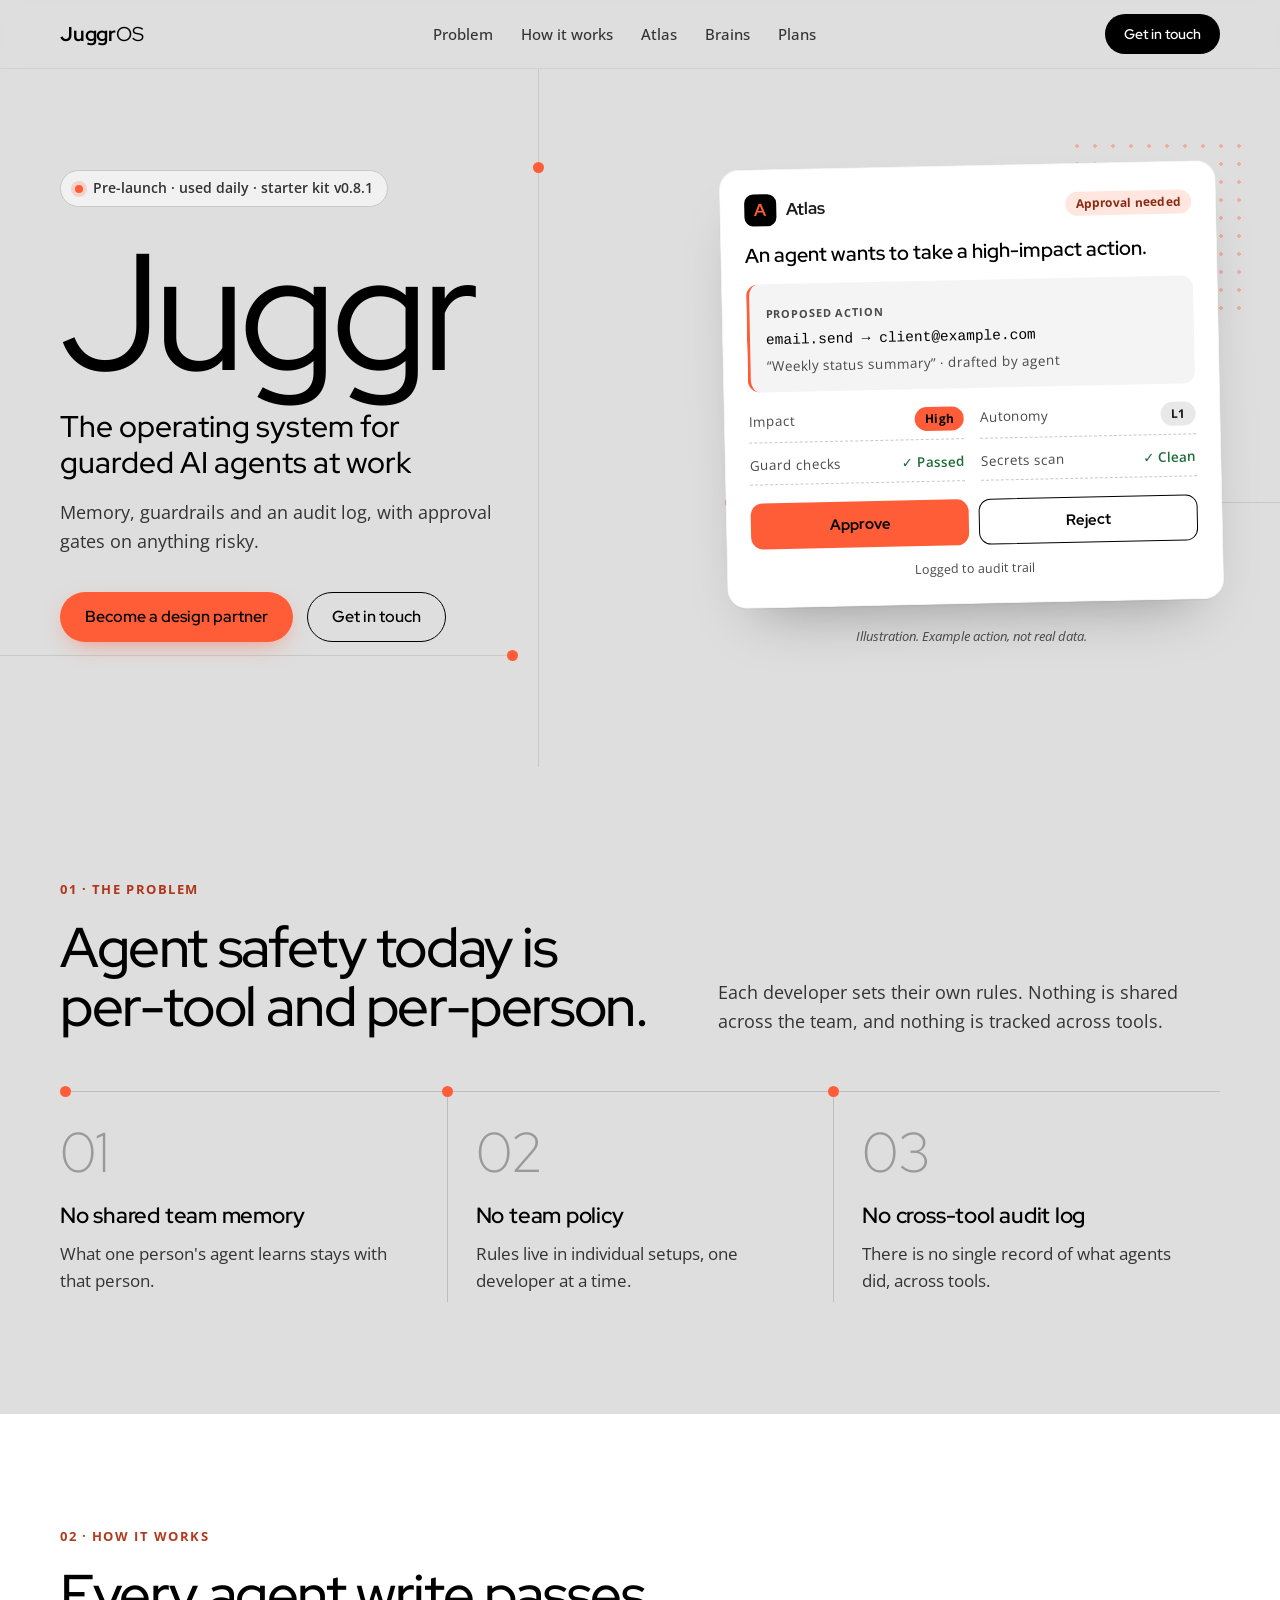
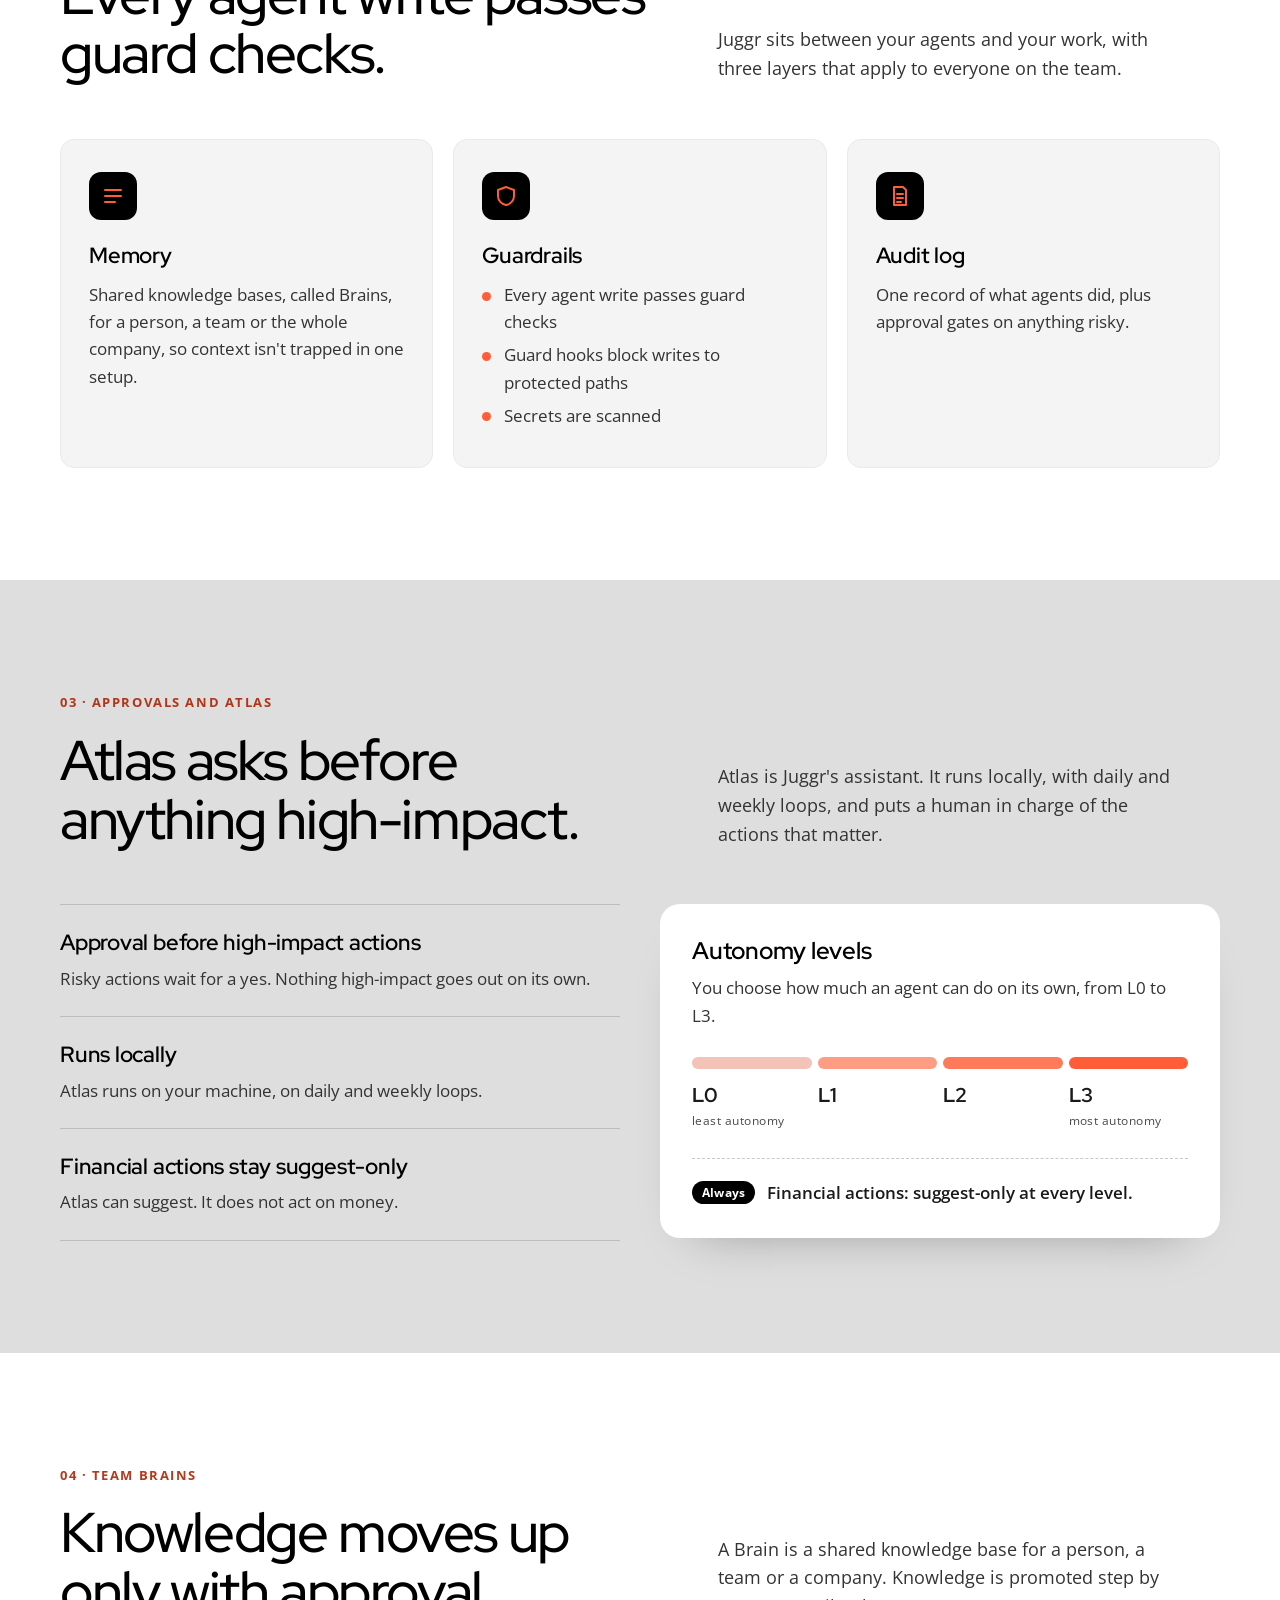
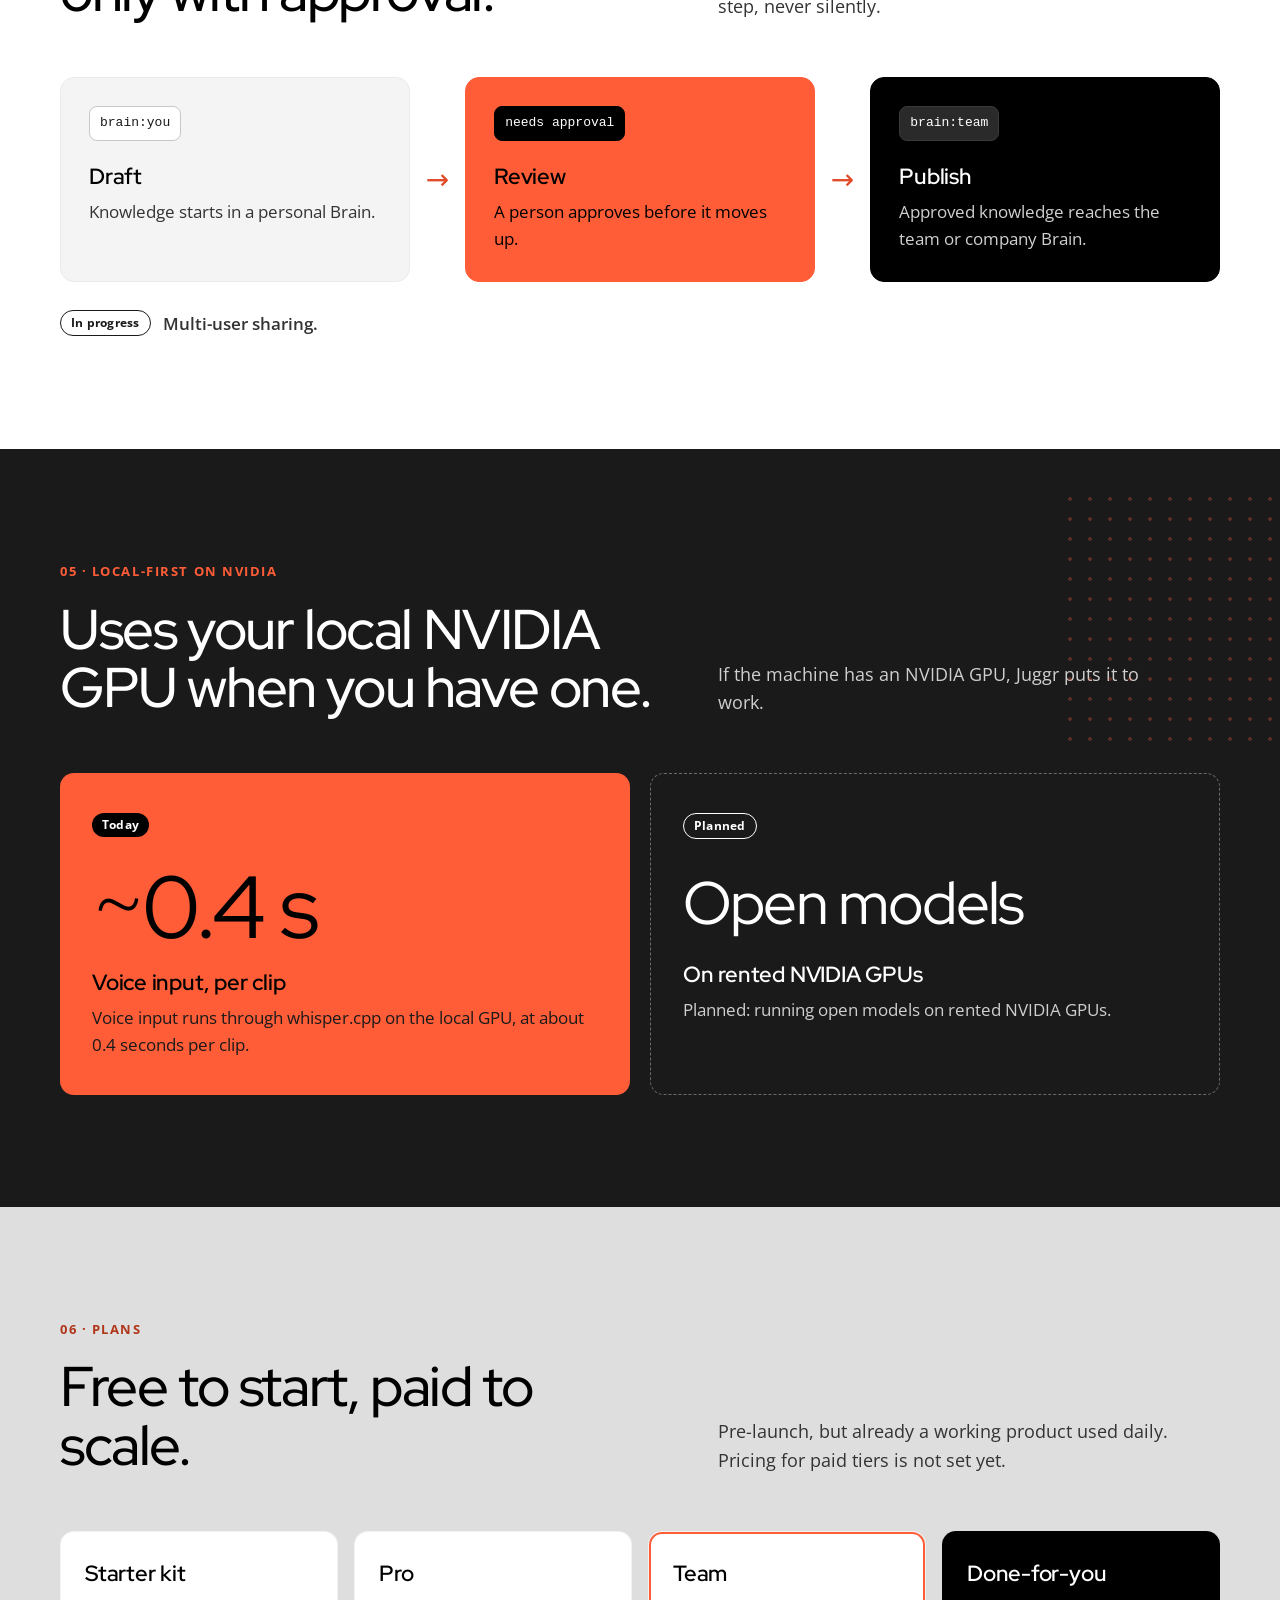
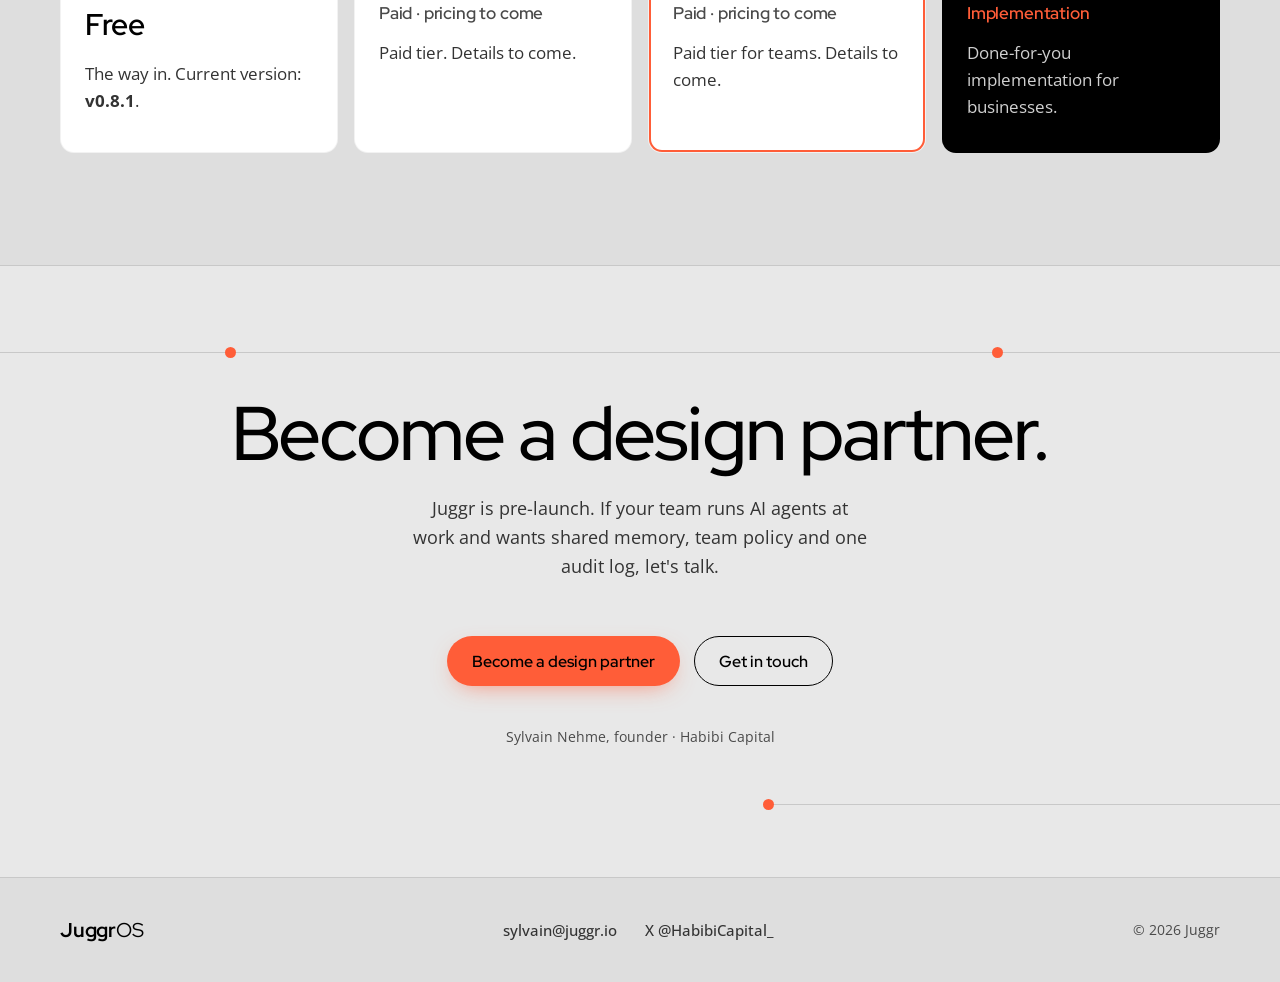
==== index.html @ 3857fb18 "Juggr landing page" ====
<!doctype html>
<html lang="en">
<head>
  <meta charset="utf-8">
  <meta name="viewport" content="width=device-width, initial-scale=1">
  <title>Juggr — The operating system for guarded AI agents at work</title>
  <meta name="description" content="Juggr adds memory, guardrails and an audit log to AI agents at work, plus approval gates on anything risky. Pre-launch, used daily. Become a design partner.">
  <meta name="author" content="Juggr">
  <meta name="theme-color" content="#DEDEDE">
  <link rel="canonical" href="https://juggr.io/">

  <!-- Open Graph -->
  <meta property="og:type" content="website">
  <meta property="og:site_name" content="Juggr">
  <meta property="og:title" content="Juggr — The operating system for guarded AI agents at work">
  <meta property="og:description" content="Memory, guardrails and an audit log, with approval gates on anything risky.">
  <meta property="og:url" content="https://juggr.io/">
  <meta property="og:image" content="https://juggr.io/og-image.png">
  <meta property="og:image:width" content="1200">
  <meta property="og:image:height" content="630">
  <meta property="og:image:alt" content="Juggr wordmark with the tagline: The operating system for guarded AI agents at work">

  <!-- Twitter -->
  <meta name="twitter:card" content="summary_large_image">
  <meta name="twitter:site" content="@HabibiCapital_">
  <meta name="twitter:title" content="Juggr — The operating system for guarded AI agents at work">
  <meta name="twitter:description" content="Memory, guardrails and an audit log, with approval gates on anything risky.">
  <meta name="twitter:image" content="https://juggr.io/og-image.png">
  <meta name="twitter:image:alt" content="Juggr wordmark with the tagline: The operating system for guarded AI agents at work">

  <link rel="icon" href="favicon.svg" type="image/svg+xml">
  <link rel="icon" href="favicon-32.png" type="image/png" sizes="32x32">
  <link rel="apple-touch-icon" href="apple-touch-icon.png">

  <link rel="preconnect" href="https://fonts.googleapis.com">
  <link rel="preconnect" href="https://fonts.gstatic.com" crossorigin>
  <link href="https://fonts.googleapis.com/css2?family=Open+Sans:wght@400;500;600;700&family=Red+Hat+Display:wght@400;500;600;700&display=swap" rel="stylesheet">
  <link rel="stylesheet" href="styles.css">
</head>
<body>
  <a class="skip-link" href="#main">Skip to content</a>

  <header class="site-header">
    <div class="wrap header-inner">
      <a class="brand" href="#top" aria-label="Juggr home"><span class="brand-word">Juggr</span><span class="brand-os">OS</span></a>
      <nav aria-label="Primary">
        <ul class="nav-list">
          <li><a href="#problem">Problem</a></li>
          <li><a href="#how">How it works</a></li>
          <li><a href="#atlas">Atlas</a></li>
          <li><a href="#brains">Brains</a></li>
          <li><a href="#plans">Plans</a></li>
        </ul>
      </nav>
      <a class="btn btn-small btn-dark" href="mailto:sylvain@juggr.io">Get in touch</a>
    </div>
  </header>

  <main id="main">
    <!-- HERO -->
    <section class="hero" id="top" aria-labelledby="hero-title">
      <div class="deco" aria-hidden="true">
        <span class="line v" style="left:42%"></span>
        <span class="line h" style="top:62%; left:57%; right:0"></span>
        <span class="dot" style="left:42%; top:14%"></span>
        <span class="dot" style="left:57%; top:62%"></span>
        <span class="dot" style="right:12%; top:62%"></span>
        <span class="line h" style="top:84%; left:0; width:40%"></span>
        <span class="dot" style="left:40%; top:84%"></span>
      </div>
      <div class="wrap hero-grid">
        <div class="hero-copy">
          <p class="eyebrow"><span class="status-dot" aria-hidden="true"></span>Pre-launch · used daily · starter kit v0.8.1</p>
          <h1 id="hero-title" class="hero-title">Juggr</h1>
          <p class="tagline">The operating system for guarded AI agents at work</p>
          <p class="lede">Memory, guardrails and an audit log, with approval gates on anything risky.</p>
          <div class="cta-row">
            <a class="btn btn-coral" href="mailto:sylvain@juggr.io?subject=Juggr%20design%20partner">Become a design partner</a>
            <a class="btn btn-ghost" href="mailto:sylvain@juggr.io">Get in touch</a>
          </div>
        </div>

        <figure class="hero-visual">
          <div class="approval-card" role="img" aria-label="Illustration: an Atlas approval card. Atlas asks for approval before an agent sends an email to an external recipient. Impact is marked high, autonomy level L1, guard checks passed, with Approve and Reject buttons.">
            <div class="card-top">
              <span class="atlas-badge"><span class="atlas-mark" aria-hidden="true">A</span>Atlas</span>
              <span class="pill pill-warn">Approval needed</span>
            </div>
            <p class="card-q">An agent wants to take a high-impact action.</p>
            <div class="card-action">
              <span class="mono-label">Proposed action</span>
              <p class="mono">email.send → client@example.com</p>
              <p class="card-sub">“Weekly status summary” · drafted by agent</p>
            </div>
            <dl class="card-meta">
              <div><dt>Impact</dt><dd><span class="pill pill-coral">High</span></dd></div>
              <div><dt>Autonomy</dt><dd><span class="pill">L1</span></dd></div>
              <div><dt>Guard checks</dt><dd class="ok">✓ Passed</dd></div>
              <div><dt>Secrets scan</dt><dd class="ok">✓ Clean</dd></div>
            </dl>
            <div class="card-buttons" aria-hidden="true">
              <span class="fake-btn fake-approve">Approve</span>
              <span class="fake-btn fake-reject">Reject</span>
            </div>
            <p class="card-foot">Logged to audit trail</p>
          </div>
          <figcaption class="illus-note">Illustration. Example action, not real data.</figcaption>
        </figure>
      </div>
    </section>

    <!-- PROBLEM -->
    <section class="section" id="problem" aria-labelledby="problem-title">
      <div class="wrap">
        <p class="kicker">01 · The problem</p>
        <div class="split">
          <h2 id="problem-title">Agent safety today is per-tool and per-person.</h2>
          <p class="section-lede">Each developer sets their own rules. Nothing is shared across the team, and nothing is tracked across tools.</p>
        </div>
        <ol class="gap-list">
          <li>
            <span class="num" aria-hidden="true">01</span>
            <h3>No shared team memory</h3>
            <p>What one person's agent learns stays with that person.</p>
          </li>
          <li>
            <span class="num" aria-hidden="true">02</span>
            <h3>No team policy</h3>
            <p>Rules live in individual setups, one developer at a time.</p>
          </li>
          <li>
            <span class="num" aria-hidden="true">03</span>
            <h3>No cross-tool audit log</h3>
            <p>There is no single record of what agents did, across tools.</p>
          </li>
        </ol>
      </div>
    </section>

    <!-- HOW IT WORKS -->
    <section class="section section-white" id="how" aria-labelledby="how-title">
      <div class="wrap">
        <p class="kicker">02 · How it works</p>
        <div class="split">
          <h2 id="how-title">Every agent write passes guard checks.</h2>
          <p class="section-lede">Juggr sits between your agents and your work, with three layers that apply to everyone on the team.</p>
        </div>
        <div class="pillars">
          <article class="pillar">
            <div class="pillar-icon" aria-hidden="true">
              <svg viewBox="0 0 24 24" width="24" height="24"><path d="M4 6h16M4 12h16M4 18h10" stroke="currentColor" stroke-width="2" fill="none" stroke-linecap="round"/></svg>
            </div>
            <h3>Memory</h3>
            <p>Shared knowledge bases, called Brains, for a person, a team or the whole company, so context isn't trapped in one setup.</p>
          </article>
          <article class="pillar">
            <div class="pillar-icon" aria-hidden="true">
              <svg viewBox="0 0 24 24" width="24" height="24"><path d="M12 3l8 3v6c0 4.5-3.4 8.3-8 9-4.6-.7-8-4.5-8-9V6l8-3z" stroke="currentColor" stroke-width="2" fill="none" stroke-linejoin="round"/></svg>
            </div>
            <h3>Guardrails</h3>
            <ul class="ticks">
              <li>Every agent write passes guard checks</li>
              <li>Guard hooks block writes to protected paths</li>
              <li>Secrets are scanned</li>
            </ul>
          </article>
          <article class="pillar">
            <div class="pillar-icon" aria-hidden="true">
              <svg viewBox="0 0 24 24" width="24" height="24"><path d="M6 3h9l3 3v15H6z M9 10h6M9 14h6M9 18h4" stroke="currentColor" stroke-width="2" fill="none" stroke-linejoin="round" stroke-linecap="round"/></svg>
            </div>
            <h3>Audit log</h3>
            <p>One record of what agents did, plus approval gates on anything risky.</p>
          </article>
        </div>

      </div>
    </section>

    <!-- ATLAS -->
    <section class="section" id="atlas" aria-labelledby="atlas-title">
      <div class="wrap">
        <p class="kicker">03 · Approvals and Atlas</p>
        <div class="split">
          <h2 id="atlas-title">Atlas asks before anything high-impact.</h2>
          <p class="section-lede">Atlas is Juggr's assistant. It runs locally, with daily and weekly loops, and puts a human in charge of the actions that matter.</p>
        </div>

        <div class="atlas-grid">
          <div class="feature-list">
            <div class="feature">
              <h3>Approval before high-impact actions</h3>
              <p>Risky actions wait for a yes. Nothing high-impact goes out on its own.</p>
            </div>
            <div class="feature">
              <h3>Runs locally</h3>
              <p>Atlas runs on your machine, on daily and weekly loops.</p>
            </div>
            <div class="feature">
              <h3>Financial actions stay suggest-only</h3>
              <p>Atlas can suggest. It does not act on money.</p>
            </div>
          </div>

          <div class="levels" aria-labelledby="levels-title">
            <h3 id="levels-title" class="levels-title">Autonomy levels</h3>
            <p class="levels-sub">You choose how much an agent can do on its own, from L0 to L3.</p>
            <div class="level-track" aria-hidden="true">
              <span class="seg"></span><span class="seg"></span><span class="seg"></span><span class="seg"></span>
            </div>
            <ol class="level-labels">
              <li><strong>L0</strong><span>least autonomy</span></li>
              <li><strong>L1</strong></li>
              <li><strong>L2</strong></li>
              <li><strong>L3</strong><span>most autonomy</span></li>
            </ol>
            <p class="levels-note"><span class="pill pill-dark">Always</span> Financial actions: suggest-only at every level.</p>
          </div>
        </div>
      </div>
    </section>

    <!-- BRAINS -->
    <section class="section section-white" id="brains" aria-labelledby="brains-title">
      <div class="wrap">
        <p class="kicker">04 · Team brains</p>
        <div class="split">
          <h2 id="brains-title">Knowledge moves up only with approval.</h2>
          <p class="section-lede">A Brain is a shared knowledge base for a person, a team or a company. Knowledge is promoted step by step, never silently.</p>
        </div>
        <ol class="flow">
          <li class="flow-step">
            <span class="flow-tag">brain:you</span>
            <h3>Draft</h3>
            <p>Knowledge starts in a personal Brain.</p>
          </li>
          <li class="flow-arrow" aria-hidden="true">→</li>
          <li class="flow-step flow-review">
            <span class="flow-tag">needs approval</span>
            <h3>Review</h3>
            <p>A person approves before it moves up.</p>
          </li>
          <li class="flow-arrow" aria-hidden="true">→</li>
          <li class="flow-step flow-publish">
            <span class="flow-tag">brain:team</span>
            <h3>Publish</h3>
            <p>Approved knowledge reaches the team or company Brain.</p>
          </li>
        </ol>
        <p class="note"><span class="pill pill-outline">In progress</span> Multi-user sharing.</p>
      </div>
    </section>

    <!-- NVIDIA -->
    <section class="section section-dark" id="local" aria-labelledby="local-title">
      <div class="wrap">
        <p class="kicker kicker-light">05 · Local-first on NVIDIA</p>
        <div class="split">
          <h2 id="local-title">Uses your local NVIDIA GPU when you have one.</h2>
          <p class="section-lede">If the machine has an NVIDIA GPU, Juggr puts it to work.</p>
        </div>
        <div class="gpu-grid">
          <article class="gpu-card gpu-now">
            <span class="pill pill-coral">Today</span>
            <p class="big-stat"><span class="tilde">~</span>0.4&nbsp;s</p>
            <h3>Voice input, per clip</h3>
            <p>Voice input runs through whisper.cpp on the local GPU, at about 0.4 seconds per clip.</p>
          </article>
          <article class="gpu-card gpu-planned">
            <span class="pill pill-outline-light">Planned</span>
            <p class="big-stat big-stat-muted">Open models</p>
            <h3>On rented NVIDIA GPUs</h3>
            <p>Planned: running open models on rented NVIDIA GPUs.</p>
          </article>
        </div>
      </div>
    </section>

    <!-- STATUS + PLANS -->
    <section class="section" id="plans" aria-labelledby="plans-title">
      <div class="wrap">
        <p class="kicker">06 · Plans</p>
        <div class="split">
          <h2 id="plans-title">Free to start, paid to scale.</h2>
          <p class="section-lede">Pre-launch, but already a working product used daily. Pricing for paid tiers is not set yet.</p>
        </div>
        <div class="plans">
          <article class="plan">
            <h3>Starter kit</h3>
            <p class="plan-price">Free</p>
            <p>The way in. Current version: <strong>v0.8.1</strong>.</p>
          </article>
          <article class="plan">
            <h3>Pro</h3>
            <p class="plan-price plan-tbd">Paid · pricing to come</p>
            <p>Paid tier. Details to come.</p>
          </article>
          <article class="plan plan-featured">
            <h3>Team</h3>
            <p class="plan-price plan-tbd">Paid · pricing to come</p>
            <p>Paid tier for teams. Details to come.</p>
          </article>
          <article class="plan plan-dark">
            <h3>Done-for-you</h3>
            <p class="plan-price plan-tbd">Implementation</p>
            <p>Done-for-you implementation for businesses.</p>
          </article>
        </div>
      </div>
    </section>

    <!-- CTA -->
    <section class="cta" id="partner" aria-labelledby="cta-title">
      <div class="deco" aria-hidden="true">
        <span class="line h" style="top:14%; left:0; right:0"></span>
        <span class="dot" style="left:18%; top:14%"></span>
        <span class="dot" style="right:22%; top:14%"></span>
        <span class="line h" style="top:88%; left:60%; right:0"></span>
        <span class="dot" style="left:60%; top:88%"></span>
      </div>
      <div class="wrap cta-inner">
        <h2 id="cta-title">Become a design partner.</h2>
        <p class="section-lede">Juggr is pre-launch. If your team runs AI agents at work and wants shared memory, team policy and one audit log, let's talk.</p>
        <div class="cta-row cta-row-center">
          <a class="btn btn-coral" href="mailto:sylvain@juggr.io?subject=Juggr%20design%20partner">Become a design partner</a>
          <a class="btn btn-ghost" href="mailto:sylvain@juggr.io">Get in touch</a>
        </div>
        <p class="founder">Sylvain Nehme, founder · Habibi Capital</p>
      </div>
    </section>
  </main>

  <footer class="site-footer">
    <div class="wrap footer-inner">
      <a class="brand" href="#top" aria-label="Juggr, back to top"><span class="brand-word">Juggr</span><span class="brand-os">OS</span></a>
      <ul class="footer-links">
        <li><a href="mailto:sylvain@juggr.io">sylvain@juggr.io</a></li>
        <li><a href="https://x.com/HabibiCapital_" rel="noopener">X @HabibiCapital_</a></li>
      </ul>
      <p class="copy">© 2026 Juggr</p>
    </div>
  </footer>
</body>
</html>
---- styles.css ----
:root{
  --coral:#FF5D38;          /* exact deck coral */
  --coral-deep:#E04A28;     /* deck secondary coral */
  --coral-text:#B0361A;     /* coral for small text on light bg (AA) */
  --bg:#DEDEDE;             /* deck background */
  --bg-soft:#E8E8E8;
  --white:#FFFFFF;
  --ink:#000000;
  --ink-2:#1A1A1A;
  --ink-3:#333333;
  --muted:#4A4A4A;
  --line:#C8C8C8;
  --line-2:#BDBDBD;
  --radius:14px;
  --head:"Red Hat Display",system-ui,-apple-system,"Segoe UI",sans-serif;
  --body:"Open Sans",system-ui,-apple-system,"Segoe UI",sans-serif;
  --mono:ui-monospace,SFMono-Regular,Menlo,Consolas,monospace;
}
*,*::before,*::after{box-sizing:border-box}
html{scroll-behavior:smooth}
@media (prefers-reduced-motion:reduce){html{scroll-behavior:auto}*{transition:none!important;animation:none!important}}
body{margin:0;background:var(--bg);color:var(--ink-2);font-family:var(--body);font-size:17px;line-height:1.6;-webkit-font-smoothing:antialiased}
h1,h2,h3{font-family:var(--head);color:var(--ink);margin:0;font-weight:500;letter-spacing:-.01em}
p{margin:0}
a{color:inherit}
img{max-width:100%}
.wrap{width:min(1160px,100% - 48px);margin-inline:auto}
.skip-link{position:absolute;left:-999px;top:8px;background:var(--ink);color:#fff;padding:10px 14px;border-radius:8px;z-index:100}
.skip-link:focus{left:12px}
:focus-visible{outline:3px solid var(--ink);outline-offset:3px;border-radius:6px}

/* header */
.site-header{position:sticky;top:0;z-index:20;background:rgba(222,222,222,.86);backdrop-filter:saturate(1.2) blur(10px);-webkit-backdrop-filter:saturate(1.2) blur(10px);border-bottom:1px solid rgba(0,0,0,.06)}
.header-inner{display:flex;align-items:center;justify-content:space-between;gap:24px;height:68px}
.brand{text-decoration:none;font-family:var(--head);font-size:20px;color:var(--ink);letter-spacing:-.01em}
.brand-word{font-weight:700}.brand-os{font-weight:400}
.nav-list{display:flex;gap:28px;list-style:none;margin:0;padding:0}
.nav-list a{text-decoration:none;font-size:15px;color:var(--ink-3);font-weight:500}
.nav-list a:hover{color:var(--ink)}

/* buttons */
.btn{display:inline-flex;align-items:center;justify-content:center;gap:8px;min-height:50px;padding:0 24px;border-radius:999px;font-family:var(--head);font-weight:600;font-size:16px;text-decoration:none;border:1.5px solid transparent;transition:transform .15s ease,background .15s ease,box-shadow .15s ease}
.btn:hover{transform:translateY(-1px)}
.btn-coral{background:var(--coral);color:var(--ink);box-shadow:0 8px 24px -10px rgba(255,93,56,.7)}
.btn-coral:hover{background:#ff6f4e}
.btn-ghost{background:transparent;color:var(--ink);border-color:var(--ink)}
.btn-ghost:hover{background:var(--ink);color:#fff}
.btn-dark{background:var(--ink);color:#fff}
.btn-small{min-height:40px;padding:0 18px;font-size:14px}

/* decorative coral dots + hairlines, as in the deck */
.deco{position:absolute;inset:0;pointer-events:none;overflow:hidden}
.deco .line{position:absolute;background:var(--line)}
.deco .line.v{top:0;bottom:0;width:1px}
.deco .line.h{height:1px}
.deco .dot{position:absolute;width:11px;height:11px;margin:-5px 0 0 -5px;border-radius:50%;background:var(--coral)}
.deco .dot[style*="right"]{margin:-5px -5px 0 0}

/* hero */
.hero{position:relative;padding:96px 0 120px;overflow:hidden}
.hero-grid{position:relative;display:grid;grid-template-columns:1.1fr .9fr;gap:56px;align-items:center}
.eyebrow{display:inline-flex;align-items:center;gap:10px;font-size:14px;font-weight:600;color:var(--ink-3);background:rgba(255,255,255,.6);border:1px solid var(--line);padding:6px 14px;border-radius:999px;margin-bottom:28px}
.status-dot{width:8px;height:8px;border-radius:50%;background:var(--coral);box-shadow:0 0 0 4px rgba(255,93,56,.2)}
.hero-title{font-size:clamp(84px,13vw,176px);font-weight:400;line-height:.92;letter-spacing:-.035em}
.tagline{font-family:var(--head);font-size:clamp(22px,2.4vw,30px);font-weight:500;color:var(--ink);margin-top:20px;max-width:18ch;line-height:1.2}
.lede{font-size:18px;color:var(--ink-3);margin-top:18px;max-width:44ch}
.cta-row{display:flex;flex-wrap:wrap;gap:14px;margin-top:36px}
.cta-row-center{justify-content:center}

/* approval card illustration */
.hero-visual{margin:0;position:relative}
.hero-visual::before{content:"";position:absolute;inset:-28px -28px auto auto;width:180px;height:180px;background-image:radial-gradient(var(--coral) 1.6px,transparent 1.8px);background-size:18px 18px;opacity:.35;z-index:0;border-radius:12px}
.approval-card{position:relative;z-index:1;background:var(--white);border-radius:20px;padding:24px;box-shadow:0 1px 0 rgba(0,0,0,.04),0 30px 60px -30px rgba(0,0,0,.35);border:1px solid rgba(0,0,0,.06);transform:rotate(-1.2deg)}
.card-top{display:flex;align-items:center;justify-content:space-between;margin-bottom:16px}
.atlas-badge{display:inline-flex;align-items:center;gap:10px;font-family:var(--head);font-weight:700;font-size:17px}
.atlas-mark{display:grid;place-items:center;width:32px;height:32px;border-radius:9px;background:var(--ink);color:var(--coral);font-family:var(--head);font-weight:700}
.pill{display:inline-flex;align-items:center;font-size:12px;font-weight:700;letter-spacing:.02em;padding:4px 10px;border-radius:999px;background:var(--bg-soft);color:var(--ink-2);line-height:1.3}
.pill-warn{background:#FFE7E0;color:#8A2A12}
.pill-coral{background:var(--coral);color:var(--ink)}
.pill-dark{background:var(--ink);color:#fff}
.pill-outline{background:transparent;border:1.5px solid var(--ink-2)}
.pill-outline-light{background:transparent;border:1.5px solid #fff;color:#fff}
.card-q{font-family:var(--head);font-size:20px;font-weight:600;color:var(--ink);line-height:1.3;margin-bottom:16px}
.card-action{background:#F4F4F4;border-radius:12px;padding:14px 16px;border-left:3px solid var(--coral)}
.mono-label{font-size:11px;text-transform:uppercase;letter-spacing:.08em;color:var(--muted);font-weight:700}
.mono{font-family:var(--mono);font-size:14.5px;color:var(--ink);margin-top:4px;word-break:break-word}
.card-sub{font-size:13.5px;color:var(--muted);margin-top:4px}
.card-meta{display:grid;grid-template-columns:1fr 1fr;gap:12px 16px;margin:18px 0}
.card-meta div{display:flex;justify-content:space-between;align-items:center;border-bottom:1px dashed var(--line);padding-bottom:8px}
.card-meta dt{font-size:13.5px;color:var(--muted)}
.card-meta dd{margin:0;font-size:13.5px;font-weight:600}
.card-meta .ok{color:#1F6B3A}
.card-buttons{display:grid;grid-template-columns:1fr 1fr;gap:10px}
.fake-btn{display:flex;align-items:center;justify-content:center;height:46px;border-radius:12px;font-family:var(--head);font-weight:700;font-size:15px;user-select:none}
.fake-approve{background:var(--coral);color:var(--ink)}
.fake-reject{background:#fff;border:1.5px solid var(--ink);color:var(--ink)}
.card-foot{font-size:12.5px;color:var(--muted);margin-top:14px;text-align:center}
.illus-note{margin-top:22px;font-size:13px;color:var(--muted);text-align:center;font-style:italic}

/* sections */
.section{padding:112px 0;position:relative}
.section-white{background:var(--white)}
.section-dark{background:var(--ink-2);color:#E6E6E6}
.section-dark h2,.section-dark h3{color:#fff}
.section-dark .section-lede{color:#CFCFCF}
.kicker{font-size:13px;font-weight:700;letter-spacing:.12em;text-transform:uppercase;color:var(--coral-text);margin-bottom:18px}
.section-white .kicker{color:#B23A1D}
.kicker-light{color:var(--coral)}
.split{display:grid;grid-template-columns:1.2fr 1fr;gap:56px;align-items:end;margin-bottom:56px}
h2{font-size:clamp(34px,4.4vw,56px);line-height:1.05;letter-spacing:-.025em}
.section-lede{font-size:18px;color:var(--ink-3);max-width:46ch}
h3{font-size:22px;font-weight:600;line-height:1.25}

/* problem */
.gap-list{list-style:none;padding:0;margin:0;display:grid;grid-template-columns:repeat(3,1fr);gap:0;border-top:1px solid var(--line-2)}
.gap-list li{padding:32px 28px 8px 0;position:relative}
.gap-list li+li{padding-left:28px;border-left:1px solid var(--line-2)}
.gap-list .num{display:block;font-family:var(--head);font-size:56px;font-weight:300;color:#9A9A9A;line-height:1;margin-bottom:22px}
.gap-list li::before{content:"";position:absolute;top:-6px;left:0;width:11px;height:11px;border-radius:50%;background:var(--coral)}
.gap-list li+li::before{left:-6px}
.gap-list p{color:var(--ink-3);margin-top:10px}

/* how */
.pillars{display:grid;grid-template-columns:repeat(3,1fr);gap:20px}
.pillar{background:#F4F4F4;border-radius:var(--radius);padding:32px 28px;border:1px solid #EAEAEA}
.pillar-icon{width:48px;height:48px;border-radius:12px;background:var(--ink);color:var(--coral);display:grid;place-items:center;margin-bottom:22px}
.pillar p{color:var(--ink-3);margin-top:12px}
.ticks{list-style:none;padding:0;margin:12px 0 0}
.ticks li{position:relative;padding-left:22px;color:var(--ink-3);margin-bottom:6px}
.ticks li::before{content:"";position:absolute;left:0;top:.62em;width:9px;height:9px;border-radius:50%;background:var(--coral)}

/* atlas */
.atlas-grid{display:grid;grid-template-columns:1fr 1fr;gap:40px;align-items:start}
.feature{padding:24px 0;border-top:1px solid var(--line-2)}
.feature:last-child{border-bottom:1px solid var(--line-2)}
.feature p{color:var(--ink-3);margin-top:8px}
.levels{background:var(--white);border-radius:20px;padding:32px;box-shadow:0 24px 50px -36px rgba(0,0,0,.4)}
.levels-title{font-size:24px}
.levels-sub{color:var(--ink-3);margin-top:8px}
.level-track{display:grid;grid-template-columns:repeat(4,1fr);gap:6px;margin-top:28px}
.seg{height:12px;border-radius:6px}
.seg:nth-child(1){background:#F2C3B6}.seg:nth-child(2){background:#FF9C84}.seg:nth-child(3){background:#FF7A5A}.seg:nth-child(4){background:var(--coral)}
.level-labels{list-style:none;padding:0;margin:10px 0 0;display:grid;grid-template-columns:repeat(4,1fr);gap:6px}
.level-labels li{font-family:var(--head);font-size:20px}
.level-labels li span{display:block;font-family:var(--body);font-size:12px;color:var(--muted);letter-spacing:.04em}
.levels-note{margin-top:28px;padding-top:20px;border-top:1px dashed var(--line);display:flex;gap:12px;align-items:center;flex-wrap:wrap;color:var(--ink-2);font-weight:600}

/* brains */
.flow{list-style:none;padding:0;margin:0;display:grid;grid-template-columns:1fr auto 1fr auto 1fr;gap:16px;align-items:stretch}
.flow-step{background:#F4F4F4;border:1px solid #EAEAEA;border-radius:var(--radius);padding:28px}
.flow-step p{color:var(--ink-3);margin-top:8px}
.flow-tag{display:inline-block;font-family:var(--mono);font-size:13px;padding:6px 10px;border-radius:8px;background:#fff;border:1px solid var(--line);margin-bottom:22px}
.flow-review{background:var(--coral);border-color:var(--coral)}
.flow-review p,.flow-review h3{color:var(--ink)}
.flow-review .flow-tag{background:var(--ink);color:#fff;border-color:var(--ink)}
.flow-publish{background:var(--ink);border-color:var(--ink)}
.flow-publish h3{color:#fff}.flow-publish p{color:#D0D0D0}
.flow-publish .flow-tag{background:#2A2A2A;color:#fff;border-color:#3A3A3A}
.flow-arrow{align-self:center;font-family:var(--head);font-size:28px;color:var(--coral-deep)}
.note{margin-top:28px;display:flex;align-items:center;gap:12px;color:var(--ink-3);font-weight:600}

/* gpu */
.section-dark{overflow:hidden}
.section-dark::after{content:"";position:absolute;right:-40px;top:40px;width:260px;height:260px;background-image:radial-gradient(var(--coral) 1.6px,transparent 1.8px);background-size:20px 20px;opacity:.28;pointer-events:none}
.gpu-grid{display:grid;grid-template-columns:1fr 1fr;gap:20px;position:relative;z-index:1}
.gpu-card{border-radius:var(--radius);padding:36px 32px}
.gpu-now{background:var(--coral);color:var(--ink)}
.gpu-now h3{color:var(--ink)}
.gpu-now .pill-coral{background:var(--ink);color:#fff}
.gpu-planned{border:1.5px dashed #6A6A6A}
.gpu-planned p{color:#CFCFCF}
.big-stat{font-family:var(--head);font-size:clamp(56px,7vw,88px);font-weight:400;line-height:1;letter-spacing:-.03em;margin:26px 0 18px}
.gpu-now .big-stat{color:var(--ink)}
.big-stat-muted{color:#fff!important;font-size:clamp(40px,5vw,60px);margin:34px 0 28px}
.tilde{font-weight:300}
.gpu-card h3{margin-bottom:8px}
.gpu-now p{color:var(--ink-2)}

/* plans */
.plans{display:grid;grid-template-columns:repeat(4,1fr);gap:16px}
.plan{background:var(--white);border-radius:var(--radius);padding:28px 24px 32px;border:1px solid rgba(0,0,0,.05);display:flex;flex-direction:column;gap:12px}
.plan p{color:var(--ink-3)}
.plan-price{font-family:var(--head);font-size:30px;font-weight:600;color:var(--ink)!important;letter-spacing:-.01em}
.plan-tbd{font-size:17px;font-weight:600;color:var(--muted)!important}
.plan-featured{box-shadow:inset 0 0 0 2px var(--coral)}
.plan-dark{background:var(--ink);color:#fff}
.plan-dark h3{color:#fff}.plan-dark p{color:#D0D0D0!important}.plan-dark .plan-tbd{color:var(--coral)!important}

/* cta */
.cta{position:relative;padding:128px 0;background:var(--bg-soft);border-top:1px solid var(--line);overflow:hidden}
.cta-inner{position:relative;text-align:center;display:flex;flex-direction:column;align-items:center;gap:20px}
.cta h2{font-size:clamp(40px,6vw,76px)}
.cta .section-lede{text-align:center}
.founder{margin-top:20px;font-size:14px;color:var(--muted)}

/* footer */
.site-footer{background:var(--bg);border-top:1px solid var(--line);padding:36px 0}
.footer-inner{display:flex;align-items:center;justify-content:space-between;gap:24px;flex-wrap:wrap}
.footer-links{display:flex;gap:28px;list-style:none;margin:0;padding:0;flex-wrap:wrap}
.footer-links a{font-size:15px;color:var(--ink-3);text-decoration:none;font-weight:500}
.footer-links a:hover{color:var(--ink);text-decoration:underline}
.copy{font-size:14px;color:var(--muted)}

/* responsive */
@media (max-width:980px){
  .nav-list{display:none}
  .hero{padding:64px 0 88px}
  .hero-grid,.split,.atlas-grid{grid-template-columns:1fr}
  .split{gap:18px;margin-bottom:40px}
  .hero-visual{max-width:480px}
  .plans{grid-template-columns:1fr 1fr}
  .pillars{grid-template-columns:1fr}
}
@media (max-width:720px){
  body{font-size:16px}
  .wrap{width:min(1160px,100% - 36px)}
  .section{padding:80px 0}
  .gap-list{grid-template-columns:1fr}
  .gap-list li,.gap-list li+li{padding:28px 0 20px;border-left:0;border-top:1px solid var(--line-2)}
  .gap-list li+li::before{left:0}
  .gap-list{border-top:0}
  .flow{grid-template-columns:1fr}
  .flow-arrow{transform:rotate(90deg);justify-self:center;line-height:1}
  .gpu-grid,.plans{grid-template-columns:1fr}
  .approval-card{transform:none;padding:20px}
  .card-meta{grid-template-columns:1fr}
  .cta-row .btn{flex:1 1 100%}
  .deco .line.v{display:none}
  .header-inner{height:60px}
  .footer-inner{flex-direction:column;align-items:flex-start}
}
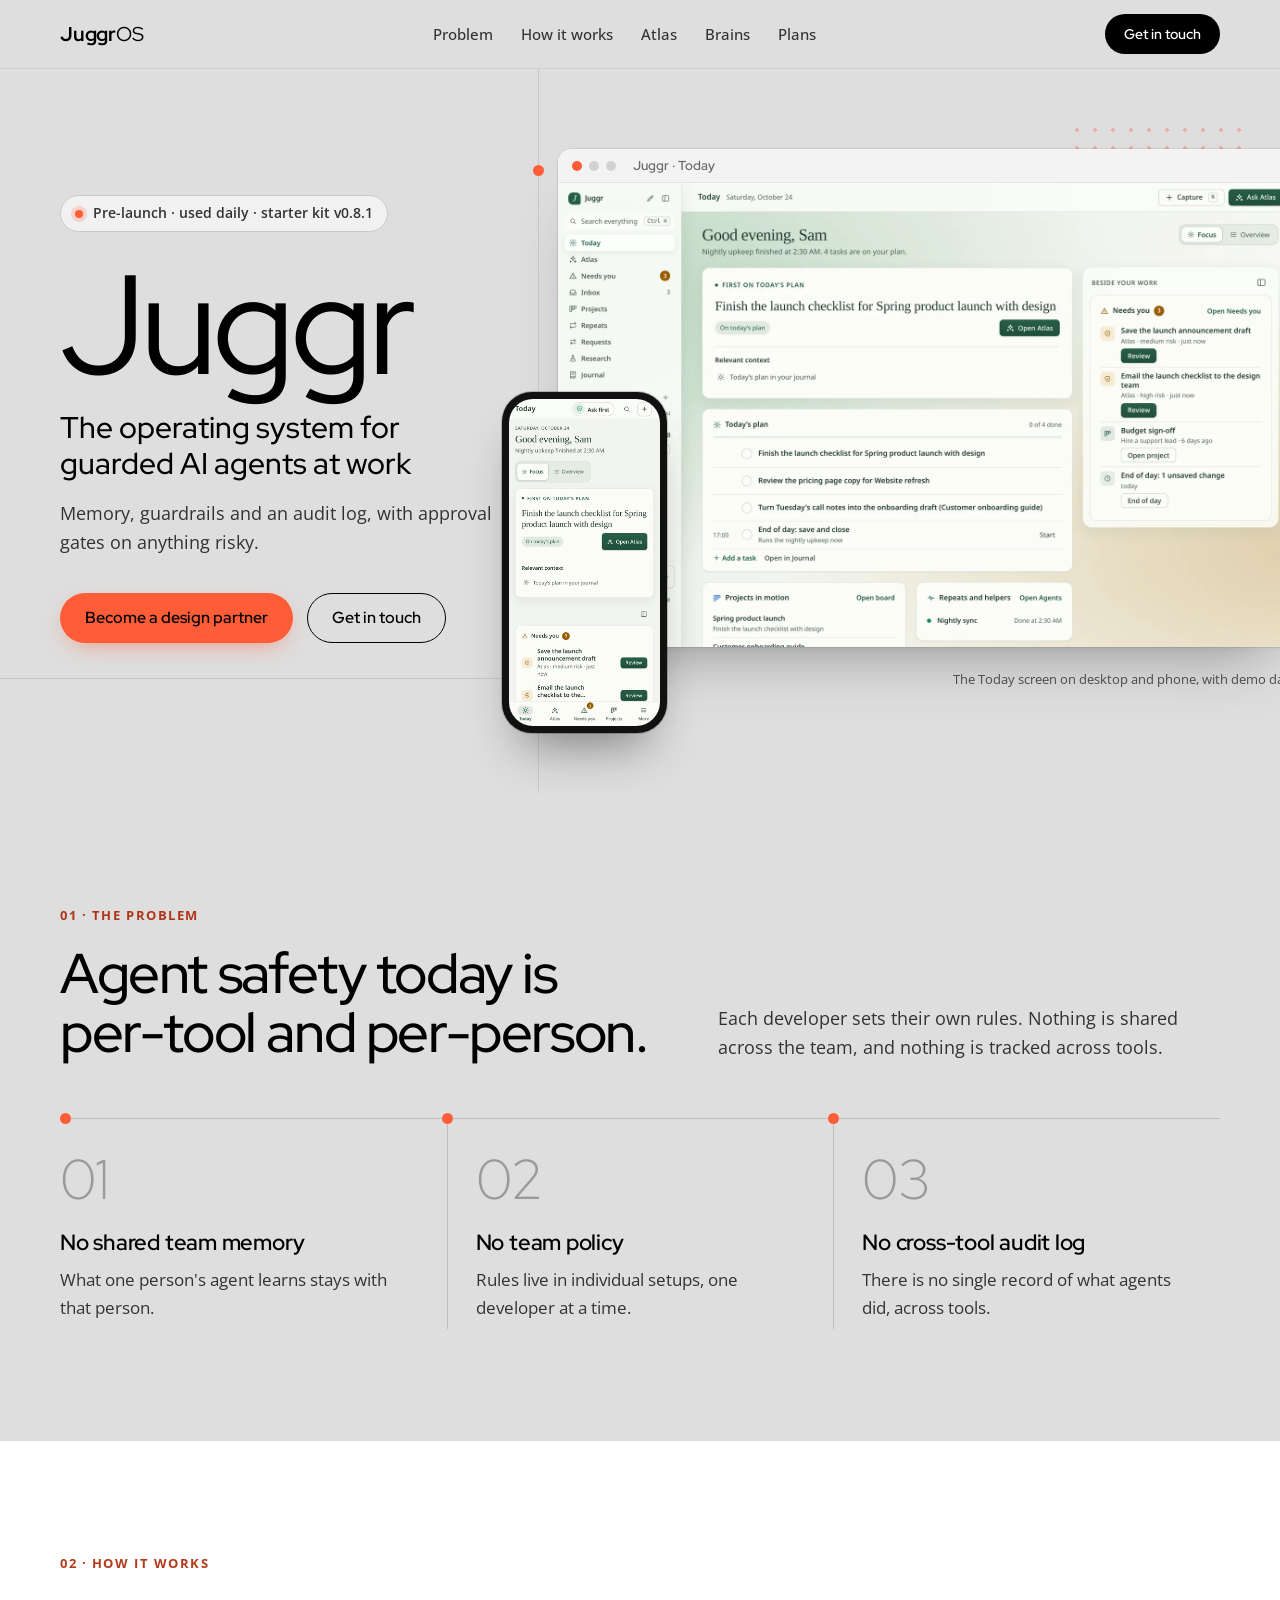
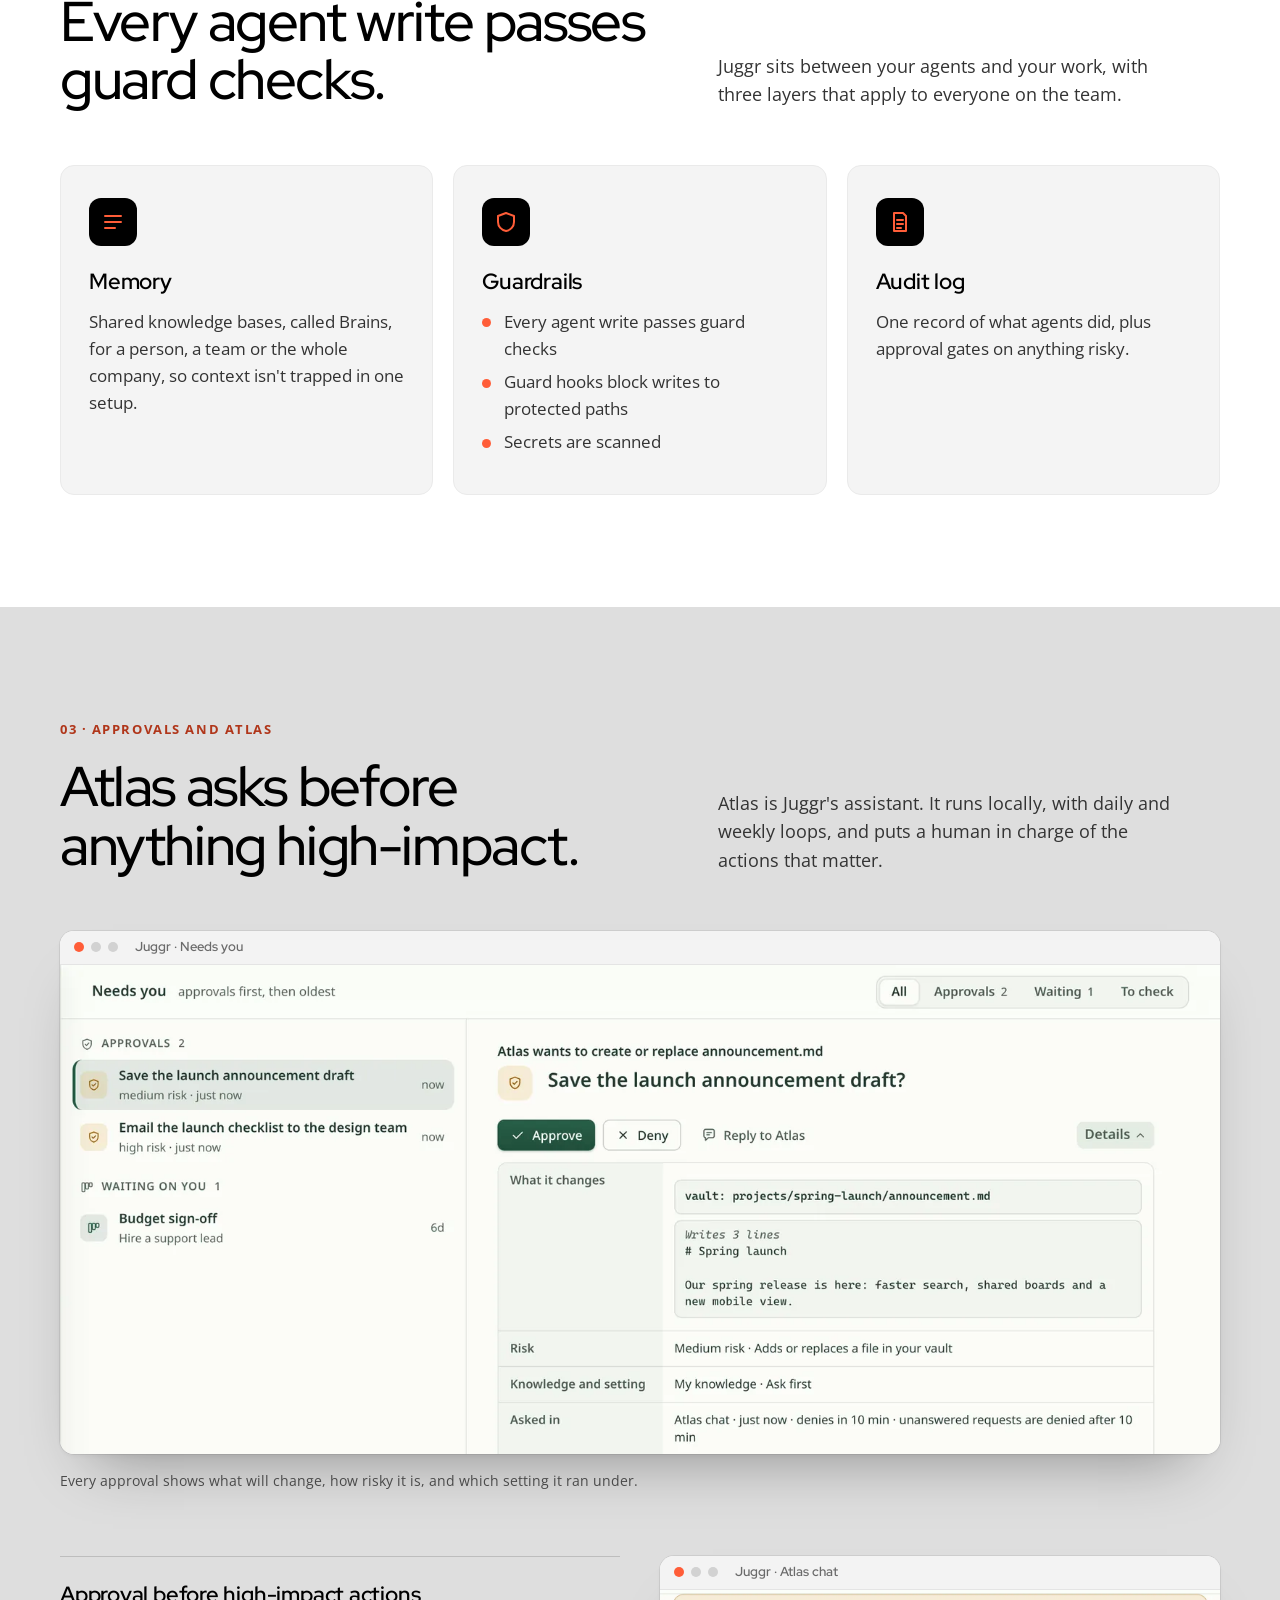
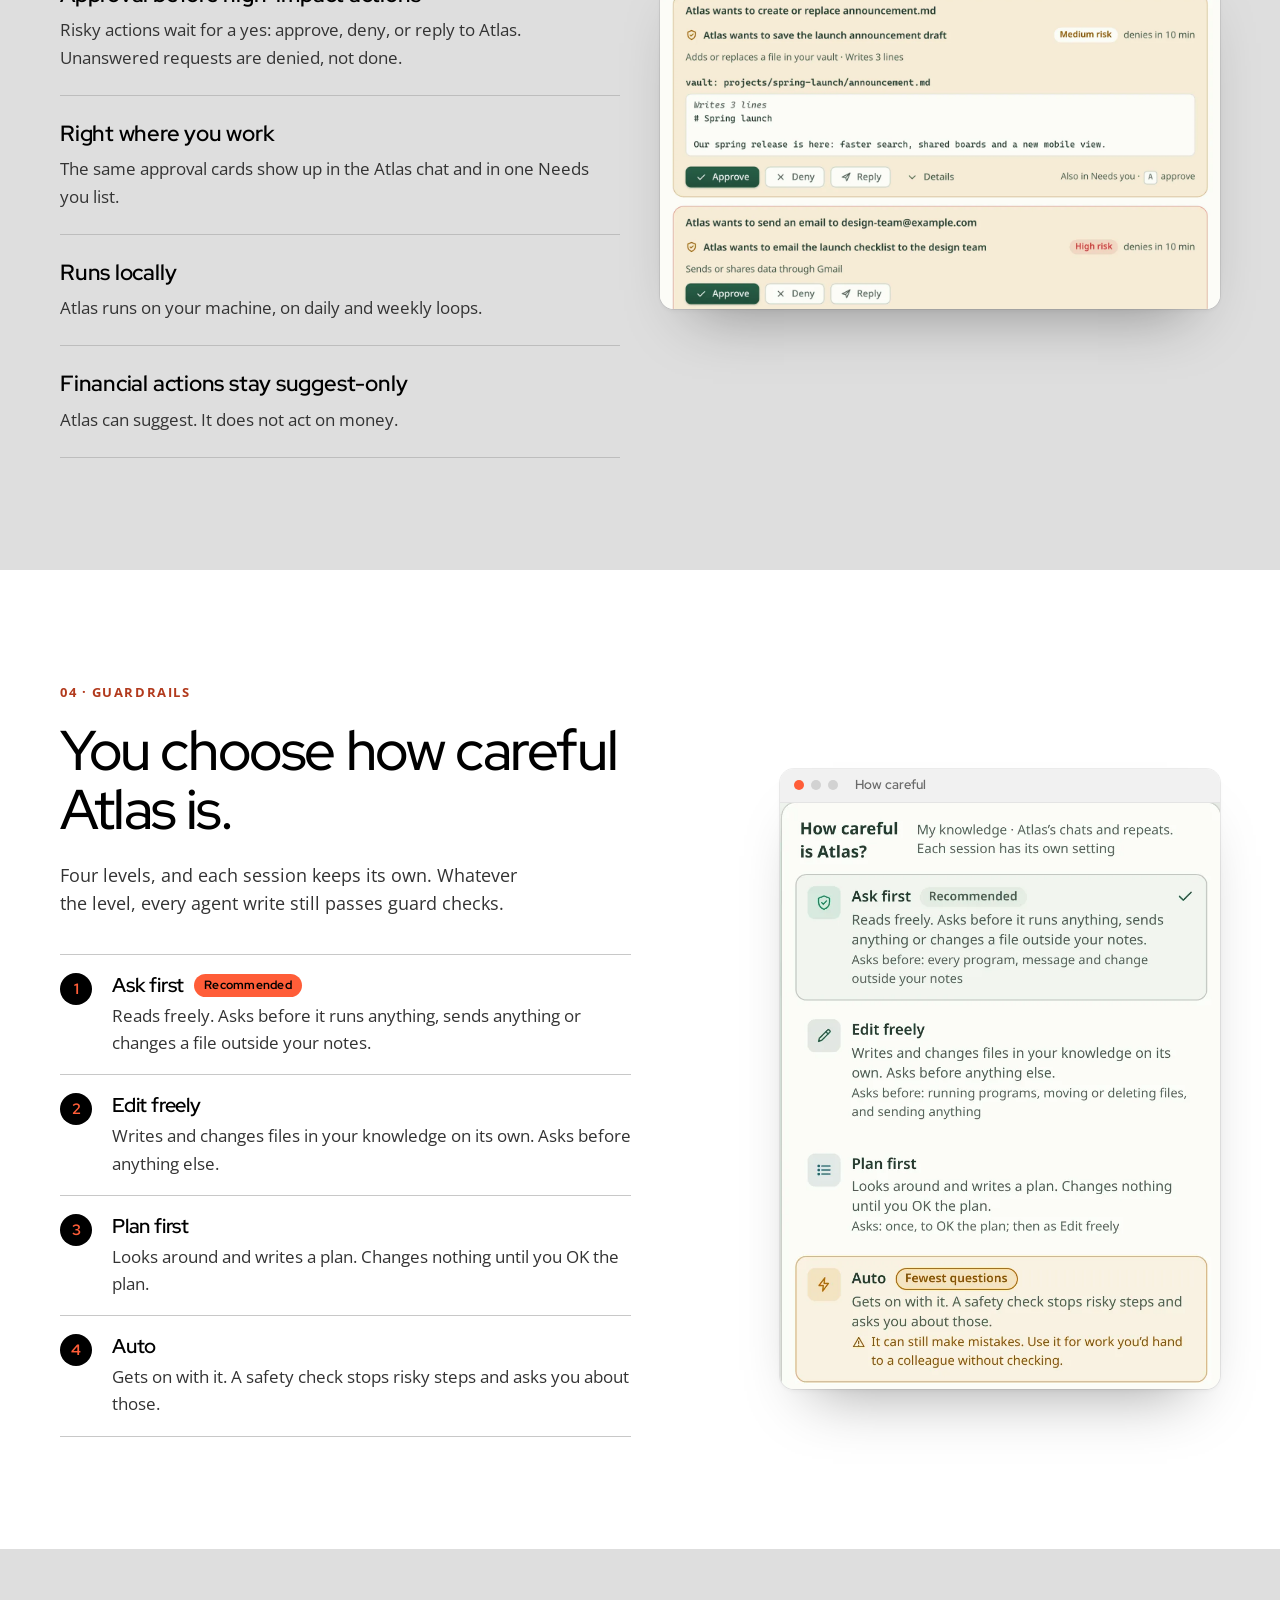
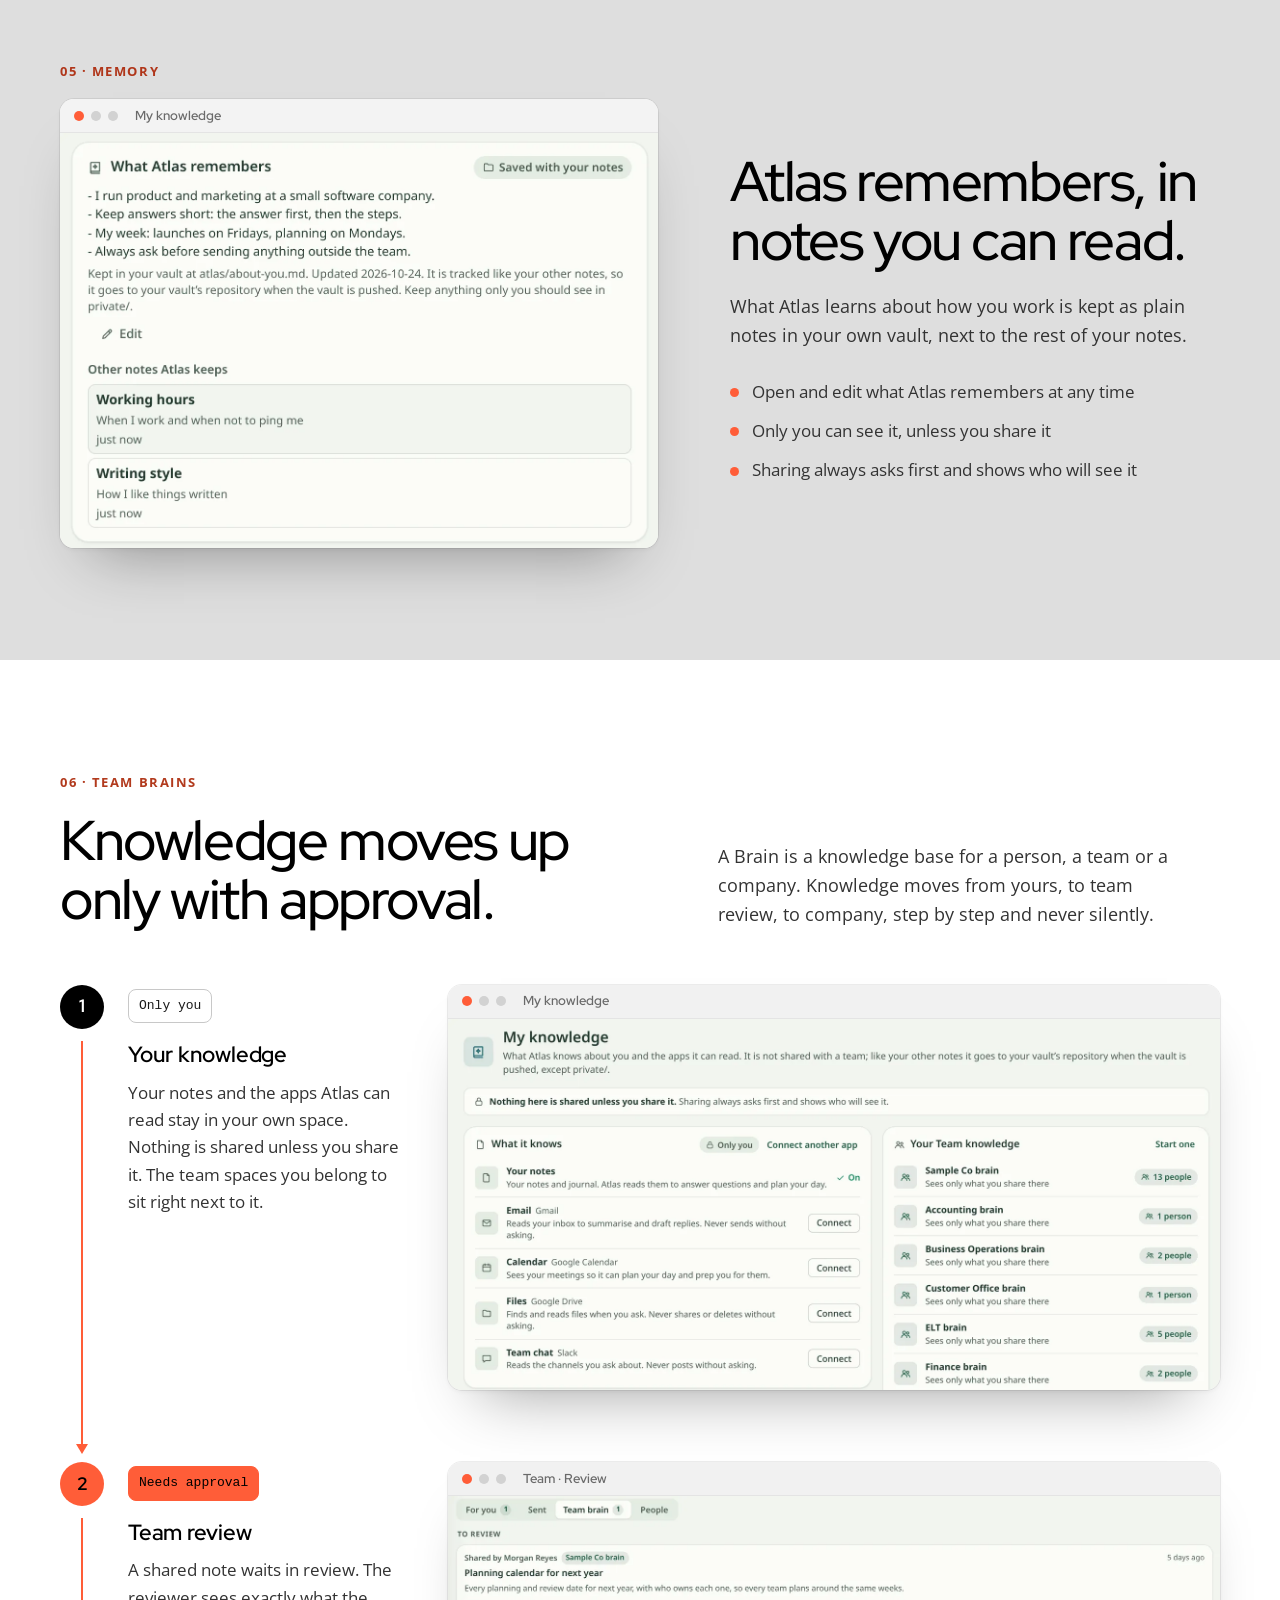
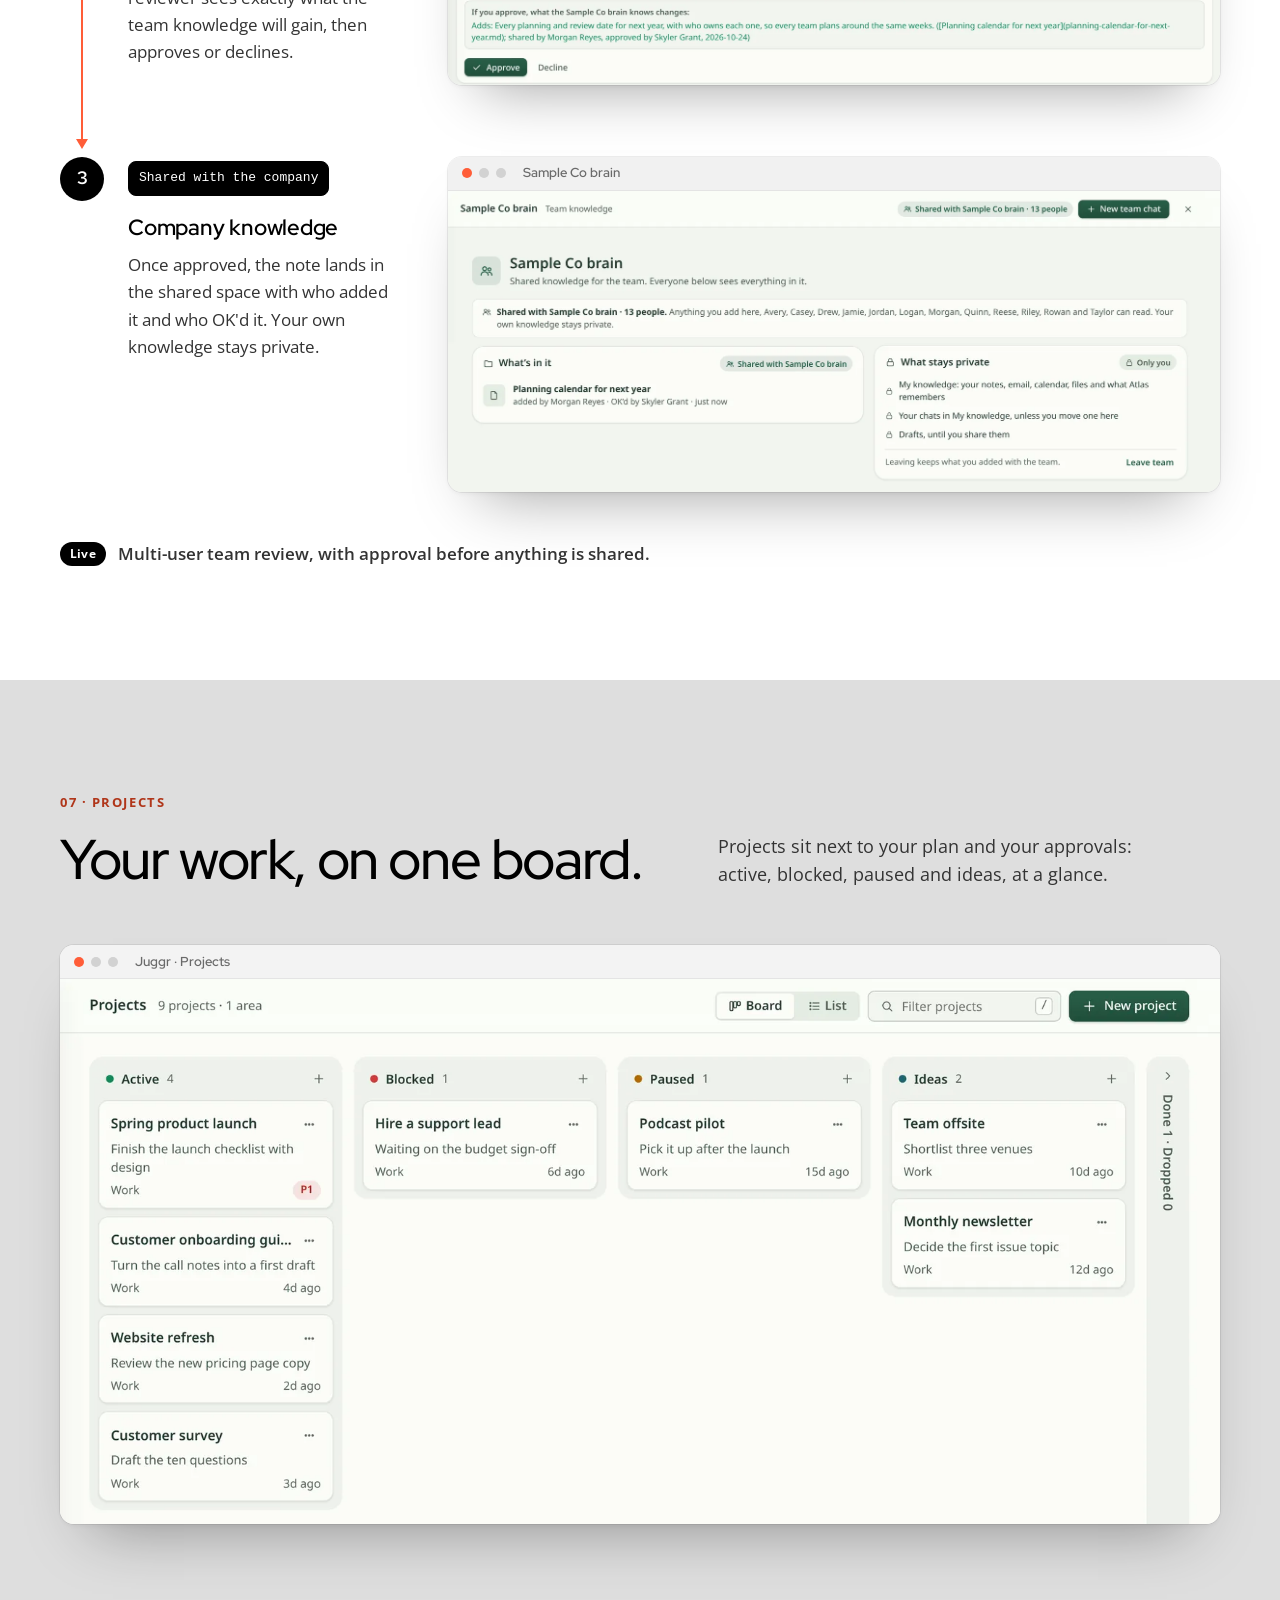
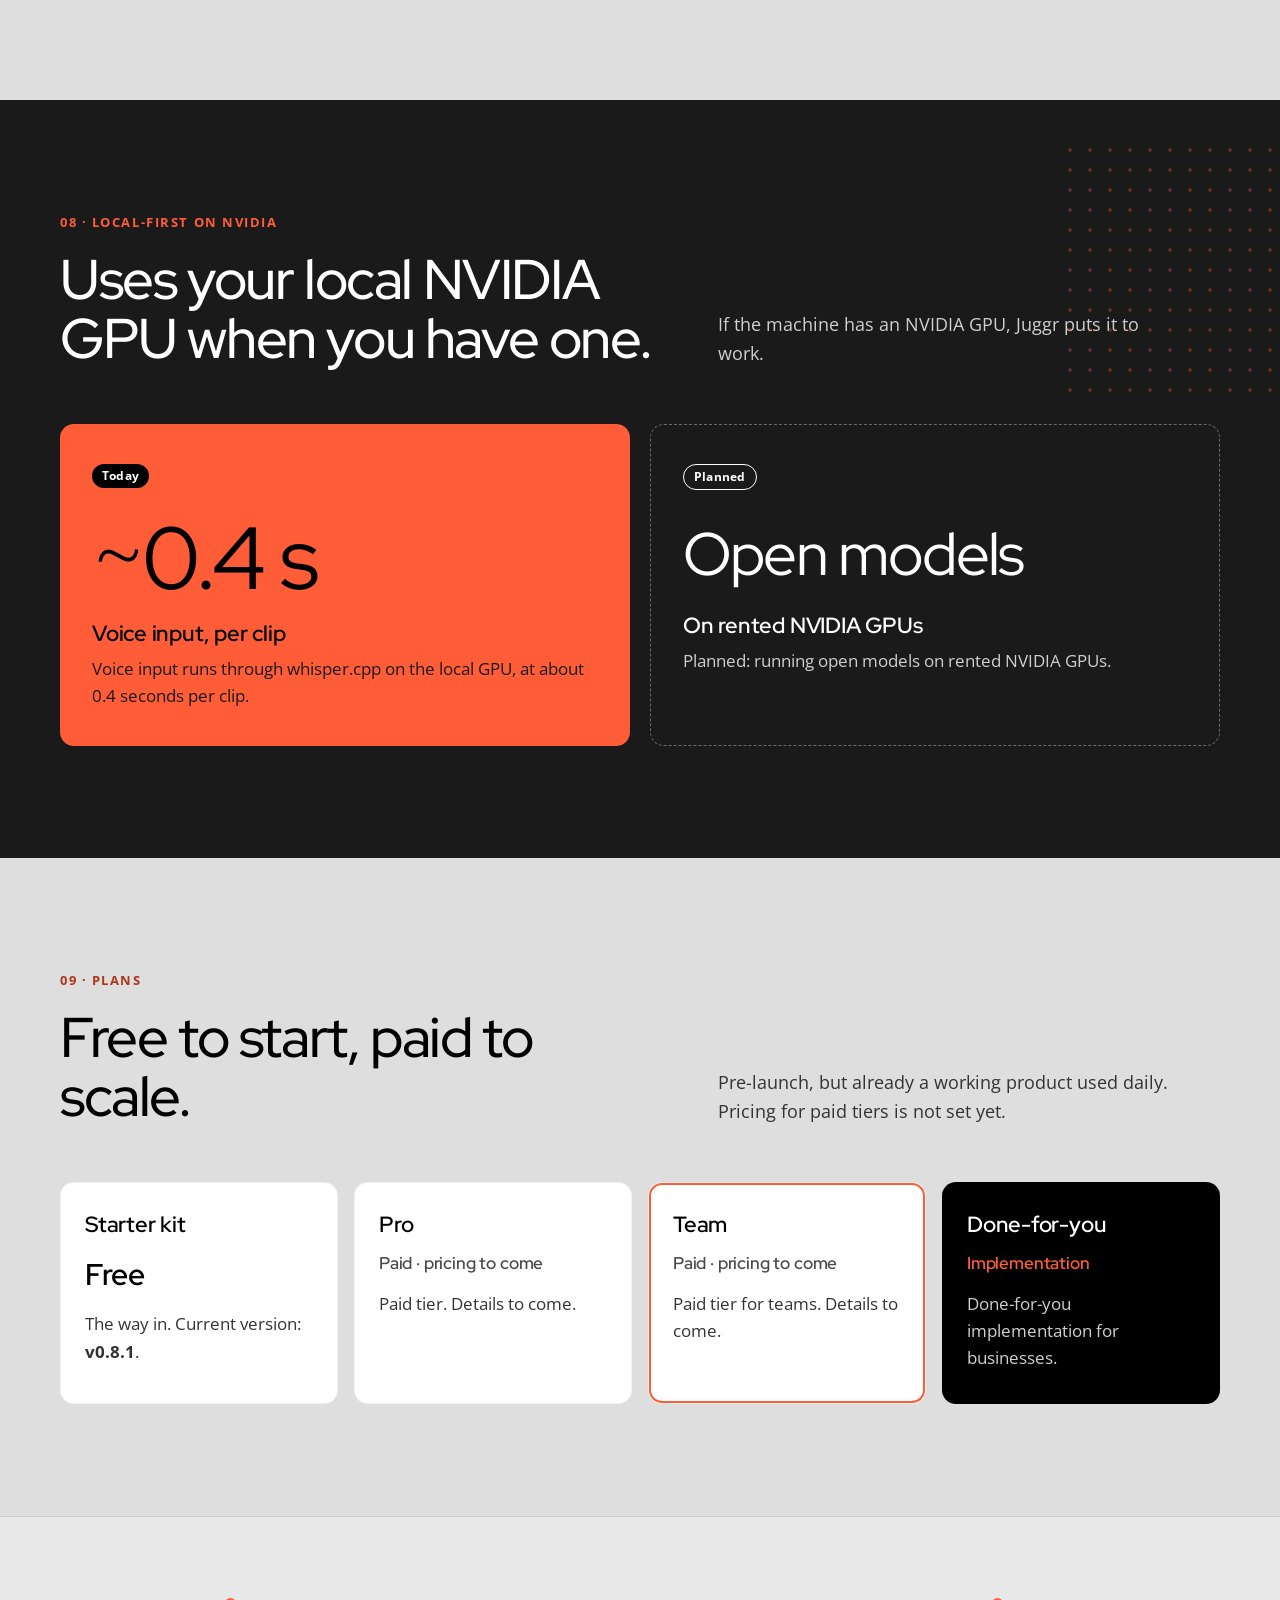
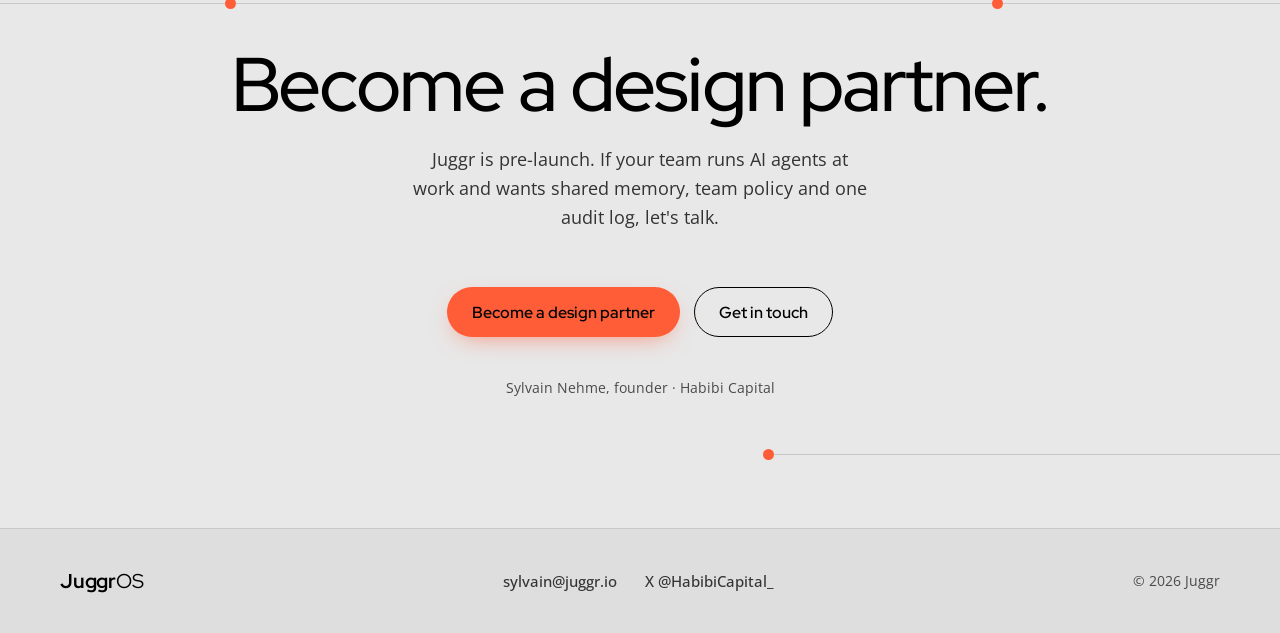
==== commit 8bc19086: "Real app screenshots, new sections, no tilted elements" ====
--- a/index.html
+++ b/index.html
@@ -81,30 +81,9 @@
         </div>
 
         <figure class="hero-visual">
-          <div class="approval-card" role="img" aria-label="Illustration: an Atlas approval card. Atlas asks for approval before an agent sends an email to an external recipient. Impact is marked high, autonomy level L1, guard checks passed, with Approve and Reject buttons.">
-            <div class="card-top">
-              <span class="atlas-badge"><span class="atlas-mark" aria-hidden="true">A</span>Atlas</span>
-              <span class="pill pill-warn">Approval needed</span>
-            </div>
-            <p class="card-q">An agent wants to take a high-impact action.</p>
-            <div class="card-action">
-              <span class="mono-label">Proposed action</span>
-              <p class="mono">email.send → client@example.com</p>
-              <p class="card-sub">“Weekly status summary” · drafted by agent</p>
-            </div>
-            <dl class="card-meta">
-              <div><dt>Impact</dt><dd><span class="pill pill-coral">High</span></dd></div>
-              <div><dt>Autonomy</dt><dd><span class="pill">L1</span></dd></div>
-              <div><dt>Guard checks</dt><dd class="ok">✓ Passed</dd></div>
-              <div><dt>Secrets scan</dt><dd class="ok">✓ Clean</dd></div>
-            </dl>
-            <div class="card-buttons" aria-hidden="true">
-              <span class="fake-btn fake-approve">Approve</span>
-              <span class="fake-btn fake-reject">Reject</span>
-            </div>
-            <p class="card-foot">Logged to audit trail</p>
-          </div>
-          <figcaption class="illus-note">Illustration. Example action, not real data.</figcaption>
+          <div class="frame"><div class="frame-bar" aria-hidden="true"><i></i><i></i><i></i><span class="frame-title">Juggr · Today</span></div><picture><source type="image/webp" srcset="img/today.webp"><img src="img/today.jpg" width="1600" height="1000" alt="Juggr's Today screen for a demo user, Sam: the first task on today's plan with an Open Atlas button, a four-item plan for the day, and a Needs you panel with two Atlas approvals waiting for review." decoding="async" fetchpriority="high"></picture></div>
+          <div class="phone"><picture><source type="image/webp" srcset="img/phone-today.webp"><img src="img/phone-today.jpg" width="600" height="1298" alt="Juggr's Today view on a phone: the first task on the plan, an Open Atlas button and the Needs you list with Review buttons." decoding="async"></picture></div>
+          <figcaption class="shot-note">The Today screen on desktop and phone, with demo data.</figcaption>
         </figure>
       </div>
     </section>
@@ -185,11 +164,20 @@
           <p class="section-lede">Atlas is Juggr's assistant. It runs locally, with daily and weekly loops, and puts a human in charge of the actions that matter.</p>
         </div>
 
+        <figure class="shot shot-wide">
+          <div class="frame"><div class="frame-bar" aria-hidden="true"><i></i><i></i><i></i><span class="frame-title">Juggr · Needs you</span></div><picture><source type="image/webp" srcset="img/needs-you-details.webp"><img src="img/needs-you-details.jpg" width="1600" height="674" alt="The Needs you screen in Juggr. Atlas asks to save the launch announcement draft, with Approve, Deny and Reply to Atlas buttons. The open details show the file it will write, the three lines it writes, the risk (medium, adds or replaces a file in your vault), the knowledge and setting it runs under, and that unanswered requests are denied after 10 minutes." loading="lazy" decoding="async"></picture></div>
+          <figcaption>Every approval shows what will change, how risky it is, and which setting it ran under.</figcaption>
+        </figure>
+
         <div class="atlas-grid">
           <div class="feature-list">
             <div class="feature">
               <h3>Approval before high-impact actions</h3>
-              <p>Risky actions wait for a yes. Nothing high-impact goes out on its own.</p>
+              <p>Risky actions wait for a yes: approve, deny, or reply to Atlas. Unanswered requests are denied, not done.</p>
+            </div>
+            <div class="feature">
+              <h3>Right where you work</h3>
+              <p>The same approval cards show up in the Atlas chat and in one Needs you list.</p>
             </div>
             <div class="feature">
               <h3>Runs locally</h3>
@@ -200,20 +188,51 @@
               <p>Atlas can suggest. It does not act on money.</p>
             </div>
           </div>
-
-          <div class="levels" aria-labelledby="levels-title">
-            <h3 id="levels-title" class="levels-title">Autonomy levels</h3>
-            <p class="levels-sub">You choose how much an agent can do on its own, from L0 to L3.</p>
-            <div class="level-track" aria-hidden="true">
-              <span class="seg"></span><span class="seg"></span><span class="seg"></span><span class="seg"></span>
-            </div>
-            <ol class="level-labels">
-              <li><strong>L0</strong><span>least autonomy</span></li>
-              <li><strong>L1</strong></li>
-              <li><strong>L2</strong></li>
-              <li><strong>L3</strong><span>most autonomy</span></li>
+          <figure class="shot">
+            <div class="frame"><div class="frame-bar" aria-hidden="true"><i></i><i></i><i></i><span class="frame-title">Juggr · Atlas chat</span></div><picture><source type="image/webp" srcset="img/atlas-chat-approvals.webp"><img src="img/atlas-chat-approvals.jpg" width="1508" height="858" alt="Two approval cards in the Atlas chat. One asks to save the launch announcement draft, marked medium risk, showing the file and the lines it writes. The other asks to email the launch checklist to the design team, marked high risk. Each has Approve, Deny and Reply buttons and is denied after 10 minutes without an answer." loading="lazy" decoding="async"></picture></div>
+          </figure>
+        </div>
+      </div>
+    </section>
+
+    <!-- HOW CAREFUL -->
+    <section class="section section-white" id="careful" aria-labelledby="careful-title">
+      <div class="wrap">
+        <p class="kicker">04 · Guardrails</p>
+        <div class="careful-grid">
+          <div>
+            <h2 id="careful-title">You choose how careful Atlas is.</h2>
+            <p class="section-lede careful-lede">Four levels, and each session keeps its own. Whatever the level, every agent write still passes guard checks.</p>
+            <ol class="levels-list">
+              <li><h3>Ask first <span class="pill pill-coral">Recommended</span></h3><p>Reads freely. Asks before it runs anything, sends anything or changes a file outside your notes.</p></li>
+              <li><h3>Edit freely</h3><p>Writes and changes files in your knowledge on its own. Asks before anything else.</p></li>
+              <li><h3>Plan first</h3><p>Looks around and writes a plan. Changes nothing until you OK the plan.</p></li>
+              <li><h3>Auto</h3><p>Gets on with it. A safety check stops risky steps and asks you about those.</p></li>
             </ol>
-            <p class="levels-note"><span class="pill pill-dark">Always</span> Financial actions: suggest-only at every level.</p>
+          </div>
+          <figure class="shot shot-narrow">
+            <div class="frame"><div class="frame-bar" aria-hidden="true"><i></i><i></i><i></i><span class="frame-title">How careful</span></div><picture><source type="image/webp" srcset="img/how-careful.webp"><img src="img/how-careful.jpg" width="799" height="1065" alt="The How careful is Atlas? picker in Juggr with four levels: Ask first (recommended and selected), Edit freely, Plan first and Auto. Each level says what Atlas does on its own and what it asks about first. Auto warns that it can still make mistakes." loading="lazy" decoding="async"></picture></div>
+          </figure>
+        </div>
+      </div>
+    </section>
+
+    <!-- MEMORY -->
+    <section class="section" id="memory" aria-labelledby="memory-title">
+      <div class="wrap">
+        <p class="kicker">05 · Memory</p>
+        <div class="careful-grid memory-grid">
+          <figure class="shot">
+            <div class="frame"><div class="frame-bar" aria-hidden="true"><i></i><i></i><i></i><span class="frame-title">My knowledge</span></div><picture><source type="image/webp" srcset="img/atlas-remembers.webp"><img src="img/atlas-remembers.jpg" width="1249" height="866" alt="The What Atlas remembers card in Juggr: four short notes about how the user works, such as keep answers short and always ask before sending anything outside the team, saved with the user's notes, with an Edit button and other notes Atlas keeps on working hours and writing style." loading="lazy" decoding="async"></picture></div>
+          </figure>
+          <div>
+            <h2 id="memory-title">Atlas remembers, in notes you can read.</h2>
+            <p class="section-lede careful-lede">What Atlas learns about how you work is kept as plain notes in your own vault, next to the rest of your notes.</p>
+            <ul class="ticks memory-ticks">
+              <li>Open and edit what Atlas remembers at any time</li>
+              <li>Only you can see it, unless you share it</li>
+              <li>Sharing always asks first and shows who will see it</li>
+            </ul>
           </div>
         </div>
       </div>
@@ -222,38 +241,62 @@
     <!-- BRAINS -->
     <section class="section section-white" id="brains" aria-labelledby="brains-title">
       <div class="wrap">
-        <p class="kicker">04 · Team brains</p>
+        <p class="kicker">06 · Team brains</p>
         <div class="split">
           <h2 id="brains-title">Knowledge moves up only with approval.</h2>
-          <p class="section-lede">A Brain is a shared knowledge base for a person, a team or a company. Knowledge is promoted step by step, never silently.</p>
-        </div>
-        <ol class="flow">
-          <li class="flow-step">
-            <span class="flow-tag">brain:you</span>
-            <h3>Draft</h3>
-            <p>Knowledge starts in a personal Brain.</p>
-          </li>
-          <li class="flow-arrow" aria-hidden="true">→</li>
-          <li class="flow-step flow-review">
-            <span class="flow-tag">needs approval</span>
-            <h3>Review</h3>
-            <p>A person approves before it moves up.</p>
-          </li>
-          <li class="flow-arrow" aria-hidden="true">→</li>
-          <li class="flow-step flow-publish">
-            <span class="flow-tag">brain:team</span>
-            <h3>Publish</h3>
-            <p>Approved knowledge reaches the team or company Brain.</p>
+          <p class="section-lede">A Brain is a knowledge base for a person, a team or a company. Knowledge moves from yours, to team review, to company, step by step and never silently.</p>
+        </div>
+        <ol class="steps">
+          <li class="step">
+            <div class="step-text">
+              <span class="step-num" aria-hidden="true">1</span>
+              <span class="flow-tag">Only you</span>
+              <h3>Your knowledge</h3>
+              <p>Your notes and the apps Atlas can read stay in your own space. Nothing is shared unless you share it. The team spaces you belong to sit right next to it.</p>
+            </div>
+            <figure class="shot"><div class="frame"><div class="frame-bar" aria-hidden="true"><i></i><i></i><i></i><span class="frame-title">My knowledge</span></div><picture><source type="image/webp" srcset="img/brains-1-yours.webp"><img src="img/brains-1-yours.jpg" width="1600" height="770" alt="My knowledge in Juggr: what Atlas knows (your notes, plus Gmail, Google Calendar, Google Drive and Slack to connect), a banner saying nothing here is shared unless you share it, and a Your Team knowledge list with brains such as Sample Co, Accounting, Business Operations and Finance, each showing how many people are in it." loading="lazy" decoding="async"></picture></div></figure>
+          </li>
+          <li class="step step-review">
+            <div class="step-text">
+              <span class="step-num" aria-hidden="true">2</span>
+              <span class="flow-tag">Needs approval</span>
+              <h3>Team review</h3>
+              <p>A shared note waits in review. The reviewer sees exactly what the team knowledge will gain, then approves or declines.</p>
+            </div>
+            <figure class="shot"><div class="frame"><div class="frame-bar" aria-hidden="true"><i></i><i></i><i></i><span class="frame-title">Team · Review</span></div><picture><source type="image/webp" srcset="img/brains-2-review.webp"><img src="img/brains-2-review.jpg" width="1600" height="391" alt="The Team brain review tab in Juggr. A note called Planning calendar for next year, shared by Morgan Reyes to the Sample Co brain, waits for review. It shows what the Sample Co brain will know if approved, with Approve and Decline buttons." loading="lazy" decoding="async"></picture></div></figure>
+          </li>
+          <li class="step step-publish">
+            <div class="step-text">
+              <span class="step-num" aria-hidden="true">3</span>
+              <span class="flow-tag">Shared with the company</span>
+              <h3>Company knowledge</h3>
+              <p>Once approved, the note lands in the shared space with who added it and who OK'd it. Your own knowledge stays private.</p>
+            </div>
+            <figure class="shot"><div class="frame"><div class="frame-bar" aria-hidden="true"><i></i><i></i><i></i><span class="frame-title">Sample Co brain</span></div><picture><source type="image/webp" srcset="img/brains-3-company.webp"><img src="img/brains-3-company.jpg" width="1600" height="625" alt="The Sample Co brain, shared with 13 people. Under What's in it, the Planning calendar for next year note, added by Morgan Reyes and OK'd by Skyler Grant. A What stays private card lists your notes, email, calendar, files, chats and drafts." loading="lazy" decoding="async"></picture></div></figure>
           </li>
         </ol>
-        <p class="note"><span class="pill pill-outline">In progress</span> Multi-user sharing.</p>
+        <p class="note"><span class="pill pill-dark">Live</span> Multi-user team review, with approval before anything is shared.</p>
+      </div>
+    </section>
+
+    <!-- PROJECTS -->
+    <section class="section" id="projects" aria-labelledby="projects-title">
+      <div class="wrap">
+        <p class="kicker">07 · Projects</p>
+        <div class="split">
+          <h2 id="projects-title">Your work, on one board.</h2>
+          <p class="section-lede">Projects sit next to your plan and your approvals: active, blocked, paused and ideas, at a glance.</p>
+        </div>
+        <figure class="shot shot-wide">
+          <div class="frame"><div class="frame-bar" aria-hidden="true"><i></i><i></i><i></i><span class="frame-title">Juggr · Projects</span></div><picture><source type="image/webp" srcset="img/projects.webp"><img src="img/projects.jpg" width="1600" height="751" alt="The Projects board in Juggr with four columns: Active (Spring product launch, Customer onboarding guide, Website refresh, Customer survey), Blocked (Hire a support lead), Paused (Podcast pilot) and Ideas (Team offsite, Monthly newsletter)." loading="lazy" decoding="async"></picture></div>
+        </figure>
       </div>
     </section>
 
     <!-- NVIDIA -->
     <section class="section section-dark" id="local" aria-labelledby="local-title">
       <div class="wrap">
-        <p class="kicker kicker-light">05 · Local-first on NVIDIA</p>
+        <p class="kicker kicker-light">08 · Local-first on NVIDIA</p>
         <div class="split">
           <h2 id="local-title">Uses your local NVIDIA GPU when you have one.</h2>
           <p class="section-lede">If the machine has an NVIDIA GPU, Juggr puts it to work.</p>
@@ -278,7 +321,7 @@
     <!-- STATUS + PLANS -->
     <section class="section" id="plans" aria-labelledby="plans-title">
       <div class="wrap">
-        <p class="kicker">06 · Plans</p>
+        <p class="kicker">09 · Plans</p>
         <div class="split">
           <h2 id="plans-title">Free to start, paid to scale.</h2>
           <p class="section-lede">Pre-launch, but already a working product used daily. Pricing for paid tiers is not set yet.</p>
--- a/styles.css
+++ b/styles.css
@@ -57,45 +57,43 @@
 .deco .dot[style*="right"]{margin:-5px -5px 0 0}
 
 /* hero */
-.hero{position:relative;padding:96px 0 120px;overflow:hidden}
-.hero-grid{position:relative;display:grid;grid-template-columns:1.1fr .9fr;gap:56px;align-items:center}
+.hero{position:relative;padding:80px 0 104px;overflow:hidden}
+.hero-grid{position:relative;display:grid;grid-template-columns:minmax(0,.8fr) minmax(0,1.2fr);gap:56px;align-items:center}
 .eyebrow{display:inline-flex;align-items:center;gap:10px;font-size:14px;font-weight:600;color:var(--ink-3);background:rgba(255,255,255,.6);border:1px solid var(--line);padding:6px 14px;border-radius:999px;margin-bottom:28px}
 .status-dot{width:8px;height:8px;border-radius:50%;background:var(--coral);box-shadow:0 0 0 4px rgba(255,93,56,.2)}
-.hero-title{font-size:clamp(84px,13vw,176px);font-weight:400;line-height:.92;letter-spacing:-.035em}
+.hero-title{font-size:clamp(84px,11vw,160px);font-weight:400;line-height:.92;letter-spacing:-.035em}
 .tagline{font-family:var(--head);font-size:clamp(22px,2.4vw,30px);font-weight:500;color:var(--ink);margin-top:20px;max-width:18ch;line-height:1.2}
 .lede{font-size:18px;color:var(--ink-3);margin-top:18px;max-width:44ch}
 .cta-row{display:flex;flex-wrap:wrap;gap:14px;margin-top:36px}
 .cta-row-center{justify-content:center}
 
-/* approval card illustration */
-.hero-visual{margin:0;position:relative}
-.hero-visual::before{content:"";position:absolute;inset:-28px -28px auto auto;width:180px;height:180px;background-image:radial-gradient(var(--coral) 1.6px,transparent 1.8px);background-size:18px 18px;opacity:.35;z-index:0;border-radius:12px}
-.approval-card{position:relative;z-index:1;background:var(--white);border-radius:20px;padding:24px;box-shadow:0 1px 0 rgba(0,0,0,.04),0 30px 60px -30px rgba(0,0,0,.35);border:1px solid rgba(0,0,0,.06);transform:rotate(-1.2deg)}
-.card-top{display:flex;align-items:center;justify-content:space-between;margin-bottom:16px}
-.atlas-badge{display:inline-flex;align-items:center;gap:10px;font-family:var(--head);font-weight:700;font-size:17px}
-.atlas-mark{display:grid;place-items:center;width:32px;height:32px;border-radius:9px;background:var(--ink);color:var(--coral);font-family:var(--head);font-weight:700}
+/* hero visual: real screenshots */
+.hero-visual{margin:0;position:relative;z-index:1}
+.hero-visual::before{content:"";position:absolute;inset:-28px -28px auto auto;width:180px;height:180px;background-image:radial-gradient(var(--coral) 1.6px,transparent 1.8px);background-size:18px 18px;opacity:.35;z-index:-1;border-radius:12px}
+.hero-visual .frame{width:112%;max-width:none}
+.phone{position:absolute;left:-56px;bottom:-44px;width:25%;max-width:170px;padding:7px;border-radius:30px;background:#111;box-shadow:0 30px 50px -20px rgba(0,0,0,.45),0 0 0 1px rgba(0,0,0,.2)}
+.phone img{display:block;width:100%;height:auto;border-radius:24px}
+.shot-note{margin:22px -12% 0 0;font-size:13px;color:var(--muted);text-align:right}
+.pill-coral,.pill-dark{white-space:nowrap}
+
+/* app frames */
+.frame{background:var(--white);border-radius:14px;overflow:hidden;box-shadow:0 0 0 1px rgba(0,0,0,.07),0 2px 4px rgba(0,0,0,.04),0 34px 60px -32px rgba(0,0,0,.38)}
+.frame-bar{display:flex;align-items:center;gap:7px;height:34px;padding:0 14px;background:#F3F3F3;border-bottom:1px solid #E4E4E4}
+.frame-bar i{width:10px;height:10px;border-radius:50%;background:#D2D2D2}
+.frame-bar i:first-child{background:var(--coral)}
+.frame-title{margin-left:10px;font-family:var(--head);font-size:12.5px;font-weight:600;color:#6A6A6A;white-space:nowrap;overflow:hidden;text-overflow:ellipsis}
+.frame picture,.frame img{display:block;width:100%;height:auto}
+.shot{margin:0}
+.shot figcaption{margin-top:16px;font-size:14px;color:var(--muted)}
+.shot-wide{margin-bottom:64px}
+.section-white .frame-bar{background:#F1F1F1}
+
 .pill{display:inline-flex;align-items:center;font-size:12px;font-weight:700;letter-spacing:.02em;padding:4px 10px;border-radius:999px;background:var(--bg-soft);color:var(--ink-2);line-height:1.3}
 .pill-warn{background:#FFE7E0;color:#8A2A12}
 .pill-coral{background:var(--coral);color:var(--ink)}
 .pill-dark{background:var(--ink);color:#fff}
 .pill-outline{background:transparent;border:1.5px solid var(--ink-2)}
 .pill-outline-light{background:transparent;border:1.5px solid #fff;color:#fff}
-.card-q{font-family:var(--head);font-size:20px;font-weight:600;color:var(--ink);line-height:1.3;margin-bottom:16px}
-.card-action{background:#F4F4F4;border-radius:12px;padding:14px 16px;border-left:3px solid var(--coral)}
-.mono-label{font-size:11px;text-transform:uppercase;letter-spacing:.08em;color:var(--muted);font-weight:700}
-.mono{font-family:var(--mono);font-size:14.5px;color:var(--ink);margin-top:4px;word-break:break-word}
-.card-sub{font-size:13.5px;color:var(--muted);margin-top:4px}
-.card-meta{display:grid;grid-template-columns:1fr 1fr;gap:12px 16px;margin:18px 0}
-.card-meta div{display:flex;justify-content:space-between;align-items:center;border-bottom:1px dashed var(--line);padding-bottom:8px}
-.card-meta dt{font-size:13.5px;color:var(--muted)}
-.card-meta dd{margin:0;font-size:13.5px;font-weight:600}
-.card-meta .ok{color:#1F6B3A}
-.card-buttons{display:grid;grid-template-columns:1fr 1fr;gap:10px}
-.fake-btn{display:flex;align-items:center;justify-content:center;height:46px;border-radius:12px;font-family:var(--head);font-weight:700;font-size:15px;user-select:none}
-.fake-approve{background:var(--coral);color:var(--ink)}
-.fake-reject{background:#fff;border:1.5px solid var(--ink);color:var(--ink)}
-.card-foot{font-size:12.5px;color:var(--muted);margin-top:14px;text-align:center}
-.illus-note{margin-top:22px;font-size:13px;color:var(--muted);text-align:center;font-style:italic}
 
 /* sections */
 .section{padding:112px 0;position:relative}
@@ -134,30 +132,36 @@
 .feature{padding:24px 0;border-top:1px solid var(--line-2)}
 .feature:last-child{border-bottom:1px solid var(--line-2)}
 .feature p{color:var(--ink-3);margin-top:8px}
-.levels{background:var(--white);border-radius:20px;padding:32px;box-shadow:0 24px 50px -36px rgba(0,0,0,.4)}
-.levels-title{font-size:24px}
-.levels-sub{color:var(--ink-3);margin-top:8px}
-.level-track{display:grid;grid-template-columns:repeat(4,1fr);gap:6px;margin-top:28px}
-.seg{height:12px;border-radius:6px}
-.seg:nth-child(1){background:#F2C3B6}.seg:nth-child(2){background:#FF9C84}.seg:nth-child(3){background:#FF7A5A}.seg:nth-child(4){background:var(--coral)}
-.level-labels{list-style:none;padding:0;margin:10px 0 0;display:grid;grid-template-columns:repeat(4,1fr);gap:6px}
-.level-labels li{font-family:var(--head);font-size:20px}
-.level-labels li span{display:block;font-family:var(--body);font-size:12px;color:var(--muted);letter-spacing:.04em}
-.levels-note{margin-top:28px;padding-top:20px;border-top:1px dashed var(--line);display:flex;gap:12px;align-items:center;flex-wrap:wrap;color:var(--ink-2);font-weight:600}
-
-/* brains */
-.flow{list-style:none;padding:0;margin:0;display:grid;grid-template-columns:1fr auto 1fr auto 1fr;gap:16px;align-items:stretch}
-.flow-step{background:#F4F4F4;border:1px solid #EAEAEA;border-radius:var(--radius);padding:28px}
-.flow-step p{color:var(--ink-3);margin-top:8px}
-.flow-tag{display:inline-block;font-family:var(--mono);font-size:13px;padding:6px 10px;border-radius:8px;background:#fff;border:1px solid var(--line);margin-bottom:22px}
-.flow-review{background:var(--coral);border-color:var(--coral)}
-.flow-review p,.flow-review h3{color:var(--ink)}
-.flow-review .flow-tag{background:var(--ink);color:#fff;border-color:var(--ink)}
-.flow-publish{background:var(--ink);border-color:var(--ink)}
-.flow-publish h3{color:#fff}.flow-publish p{color:#D0D0D0}
-.flow-publish .flow-tag{background:#2A2A2A;color:#fff;border-color:#3A3A3A}
-.flow-arrow{align-self:center;font-family:var(--head);font-size:28px;color:var(--coral-deep)}
-.note{margin-top:28px;display:flex;align-items:center;gap:12px;color:var(--ink-3);font-weight:600}
+
+/* how careful + memory */
+.careful-grid{display:grid;grid-template-columns:1.05fr .95fr;gap:72px;align-items:center}
+.memory-grid{grid-template-columns:1.1fr .9fr}
+.careful-lede{margin-top:22px}
+.levels-list{list-style:none;padding:0;margin:36px 0 0;counter-reset:lv}
+.levels-list li{position:relative;padding:18px 0 18px 52px;border-top:1px solid var(--line)}
+.levels-list li:last-child{border-bottom:1px solid var(--line)}
+.levels-list li::before{counter-increment:lv;content:counter(lv);position:absolute;left:0;top:18px;width:32px;height:32px;border-radius:50%;display:grid;place-items:center;background:var(--ink);color:var(--coral);font-family:var(--head);font-weight:700;font-size:15px}
+.levels-list h3{display:flex;align-items:center;gap:10px;font-size:20px}
+.levels-list p{color:var(--ink-3);margin-top:4px}
+.shot-narrow{max-width:440px;justify-self:end;width:100%}
+.memory-ticks{margin-top:28px}
+.memory-ticks li{margin-bottom:12px}
+
+/* brains: 3-step sequence */
+.steps{list-style:none;padding:0;margin:0}
+.step{position:relative;display:grid;grid-template-columns:340px minmax(0,1fr);gap:48px;align-items:start;padding-bottom:72px}
+.step:last-child{padding-bottom:0}
+.step-text{position:relative;padding:4px 0 0 68px;min-height:44px}
+.step-num{display:grid;place-items:center;width:44px;height:44px;border-radius:50%;background:var(--ink);color:#fff;font-family:var(--head);font-weight:700;font-size:18px;position:absolute;left:0;top:0;z-index:1}
+.step-review .step-num{background:var(--coral);color:var(--ink)}
+.step:not(:last-child)::before{content:"";position:absolute;left:21px;top:56px;bottom:18px;width:2px;background:linear-gradient(var(--coral),var(--coral)) no-repeat;background-size:2px 100%}
+.step:not(:last-child)::after{content:"";position:absolute;left:16px;bottom:8px;border-left:6px solid transparent;border-right:6px solid transparent;border-top:10px solid var(--coral)}
+.step-text h3{margin-top:4px}
+.step-text p{color:var(--ink-3);margin-top:10px}
+.flow-tag{display:inline-block;font-family:var(--mono);font-size:13px;padding:6px 10px;border-radius:8px;background:#fff;border:1px solid var(--line);margin-bottom:14px}
+.step-review .flow-tag{background:var(--coral);border-color:var(--coral);color:var(--ink)}
+.step-publish .flow-tag{background:var(--ink);border-color:var(--ink);color:#fff}
+.note{margin-top:48px;display:flex;align-items:center;gap:12px;color:var(--ink-3);font-weight:600}
 
 /* gpu */
 .section-dark{overflow:hidden}
@@ -205,9 +209,21 @@
 @media (max-width:980px){
   .nav-list{display:none}
   .hero{padding:64px 0 88px}
-  .hero-grid,.split,.atlas-grid{grid-template-columns:1fr}
+  .hero-grid,.split,.atlas-grid,.careful-grid,.memory-grid{grid-template-columns:1fr}
+  .careful-grid{gap:48px}
+  .memory-grid .shot{order:2}
+  .shot-narrow{justify-self:start}
+  .step{grid-template-columns:1fr;gap:24px}
+  .step:not(:last-child)::before,.step:not(:last-child)::after{display:none}
+  .step+.step{padding-top:0}
+  .step:not(:last-child){padding-bottom:64px}
+  .step:not(:last-child) .shot::after{content:"";display:block;width:2px;height:40px;margin:24px 0 0 21px;background:var(--coral)}
+  .step-text{padding-left:60px}
   .split{gap:18px;margin-bottom:40px}
-  .hero-visual{max-width:480px}
+  .hero-visual{margin-top:8px}
+  .hero-visual .frame{width:100%}
+  .phone{left:auto;right:-10px;bottom:-36px;width:22%;max-width:150px}
+  .shot-note{margin:20px 0 0;text-align:left;max-width:66%}
   .plans{grid-template-columns:1fr 1fr}
   .pillars{grid-template-columns:1fr}
 }
@@ -219,11 +235,13 @@
   .gap-list li,.gap-list li+li{padding:28px 0 20px;border-left:0;border-top:1px solid var(--line-2)}
   .gap-list li+li::before{left:0}
   .gap-list{border-top:0}
-  .flow{grid-template-columns:1fr}
-  .flow-arrow{transform:rotate(90deg);justify-self:center;line-height:1}
+  .phone{right:-6px;width:26%;padding:5px;border-radius:20px}
+  .phone img{border-radius:16px}
+  .frame-bar{height:26px;padding:0 10px;gap:5px}
+  .frame-bar i{width:8px;height:8px}
+  .frame-title{font-size:11px}
+  .shot-wide{margin-bottom:44px}
   .gpu-grid,.plans{grid-template-columns:1fr}
-  .approval-card{transform:none;padding:20px}
-  .card-meta{grid-template-columns:1fr}
   .cta-row .btn{flex:1 1 100%}
   .deco .line.v{display:none}
   .header-inner{height:60px}
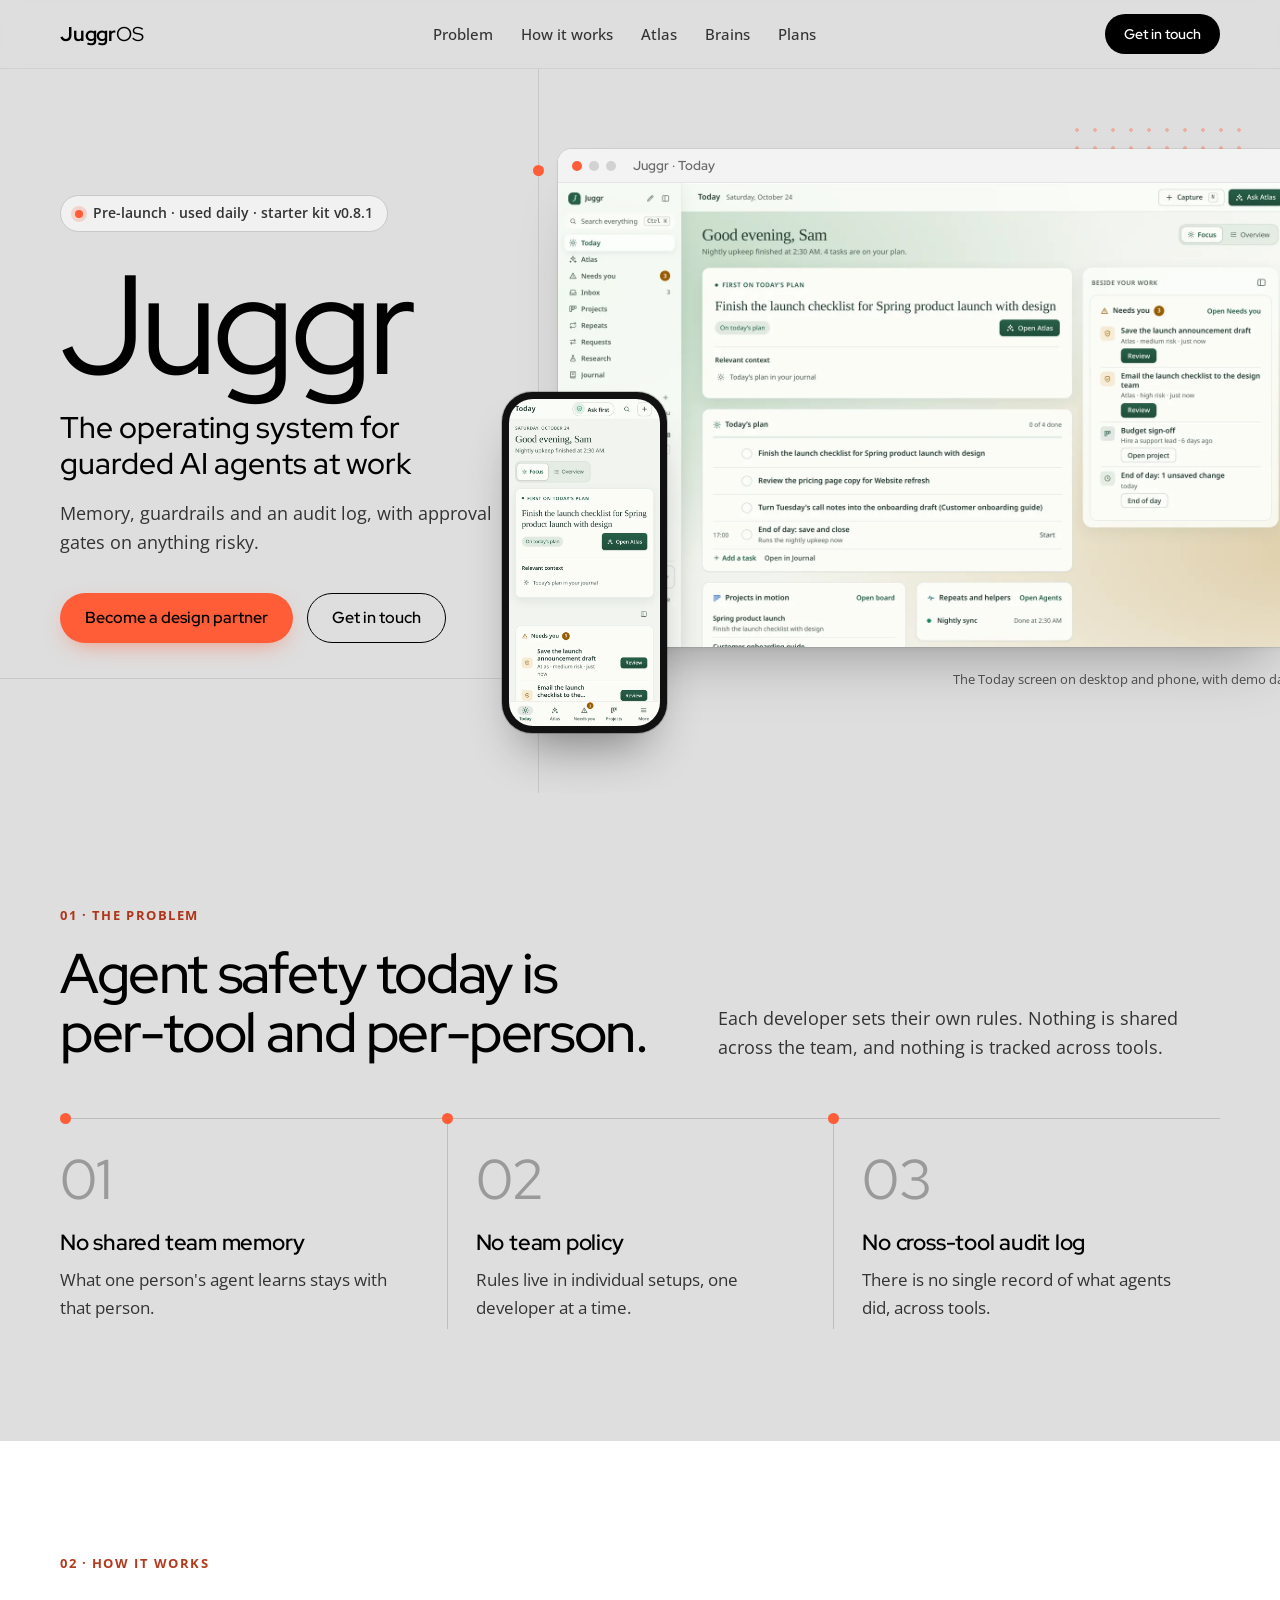
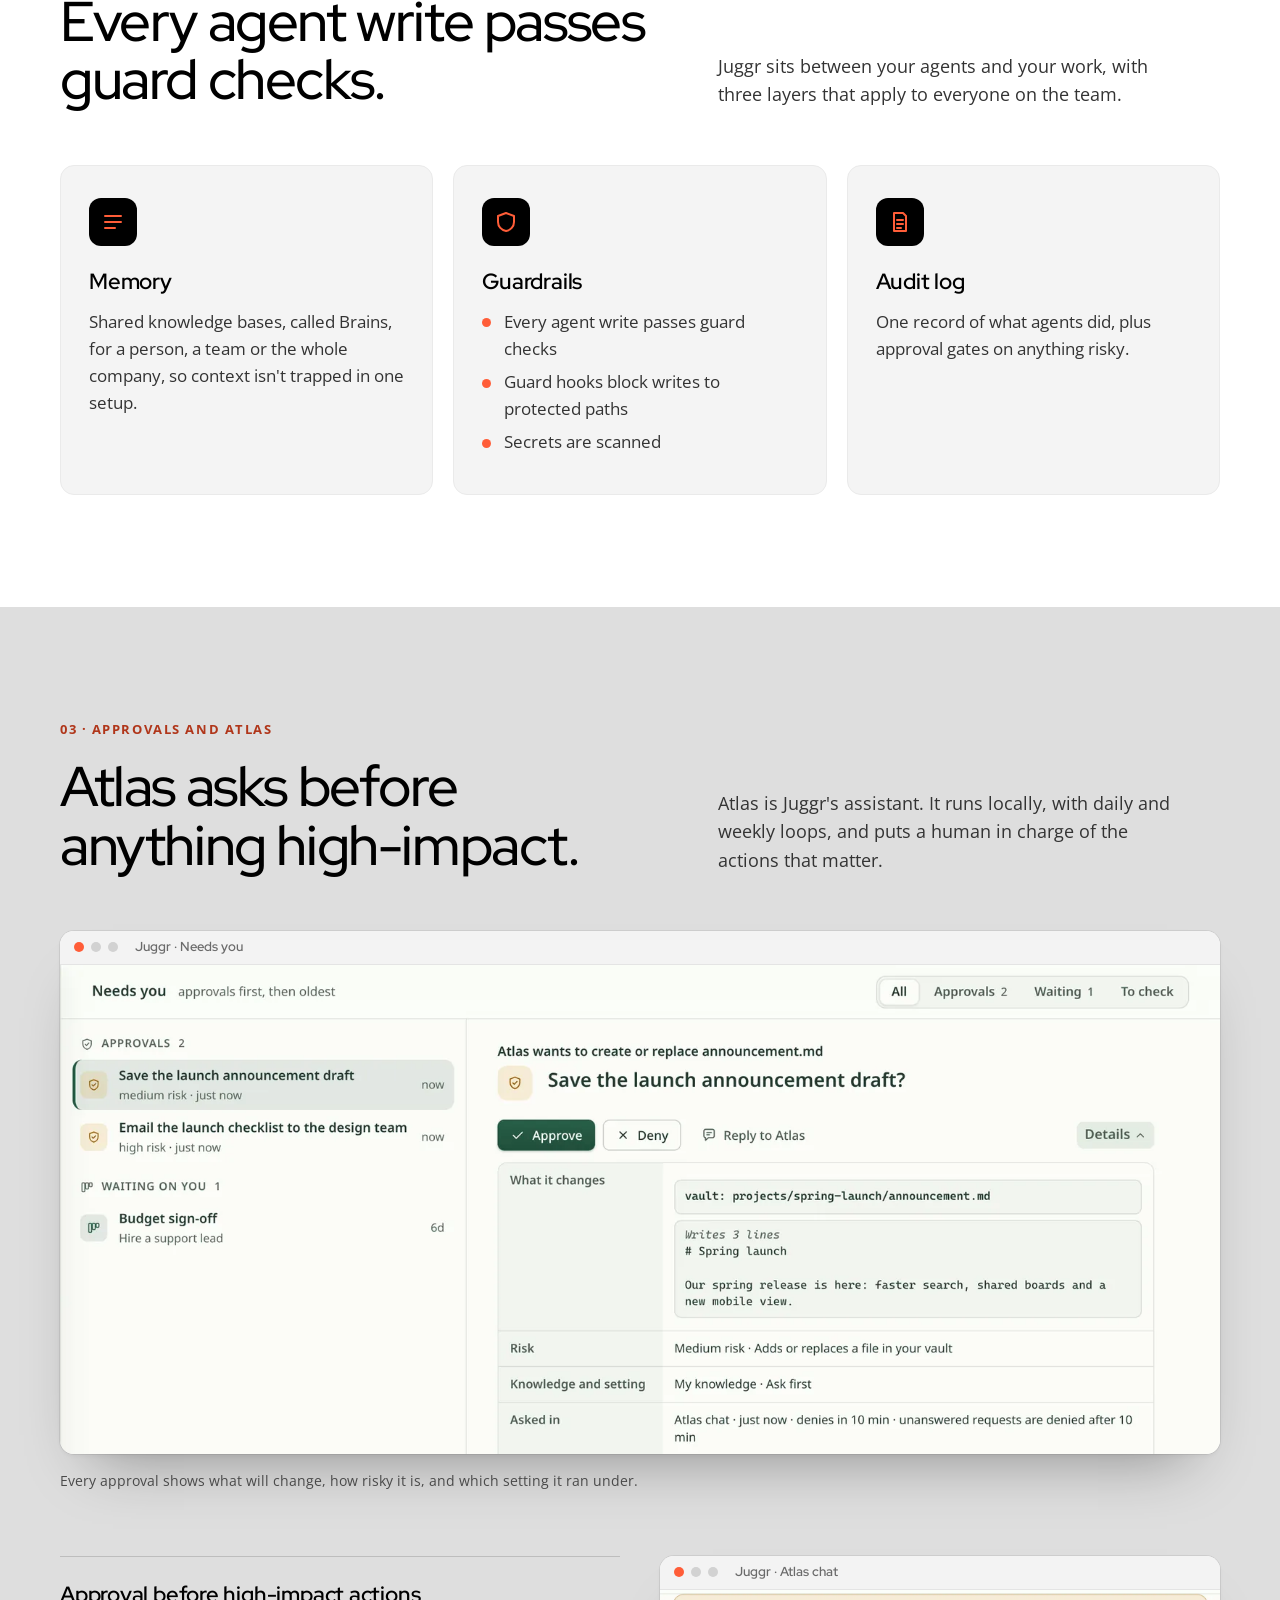
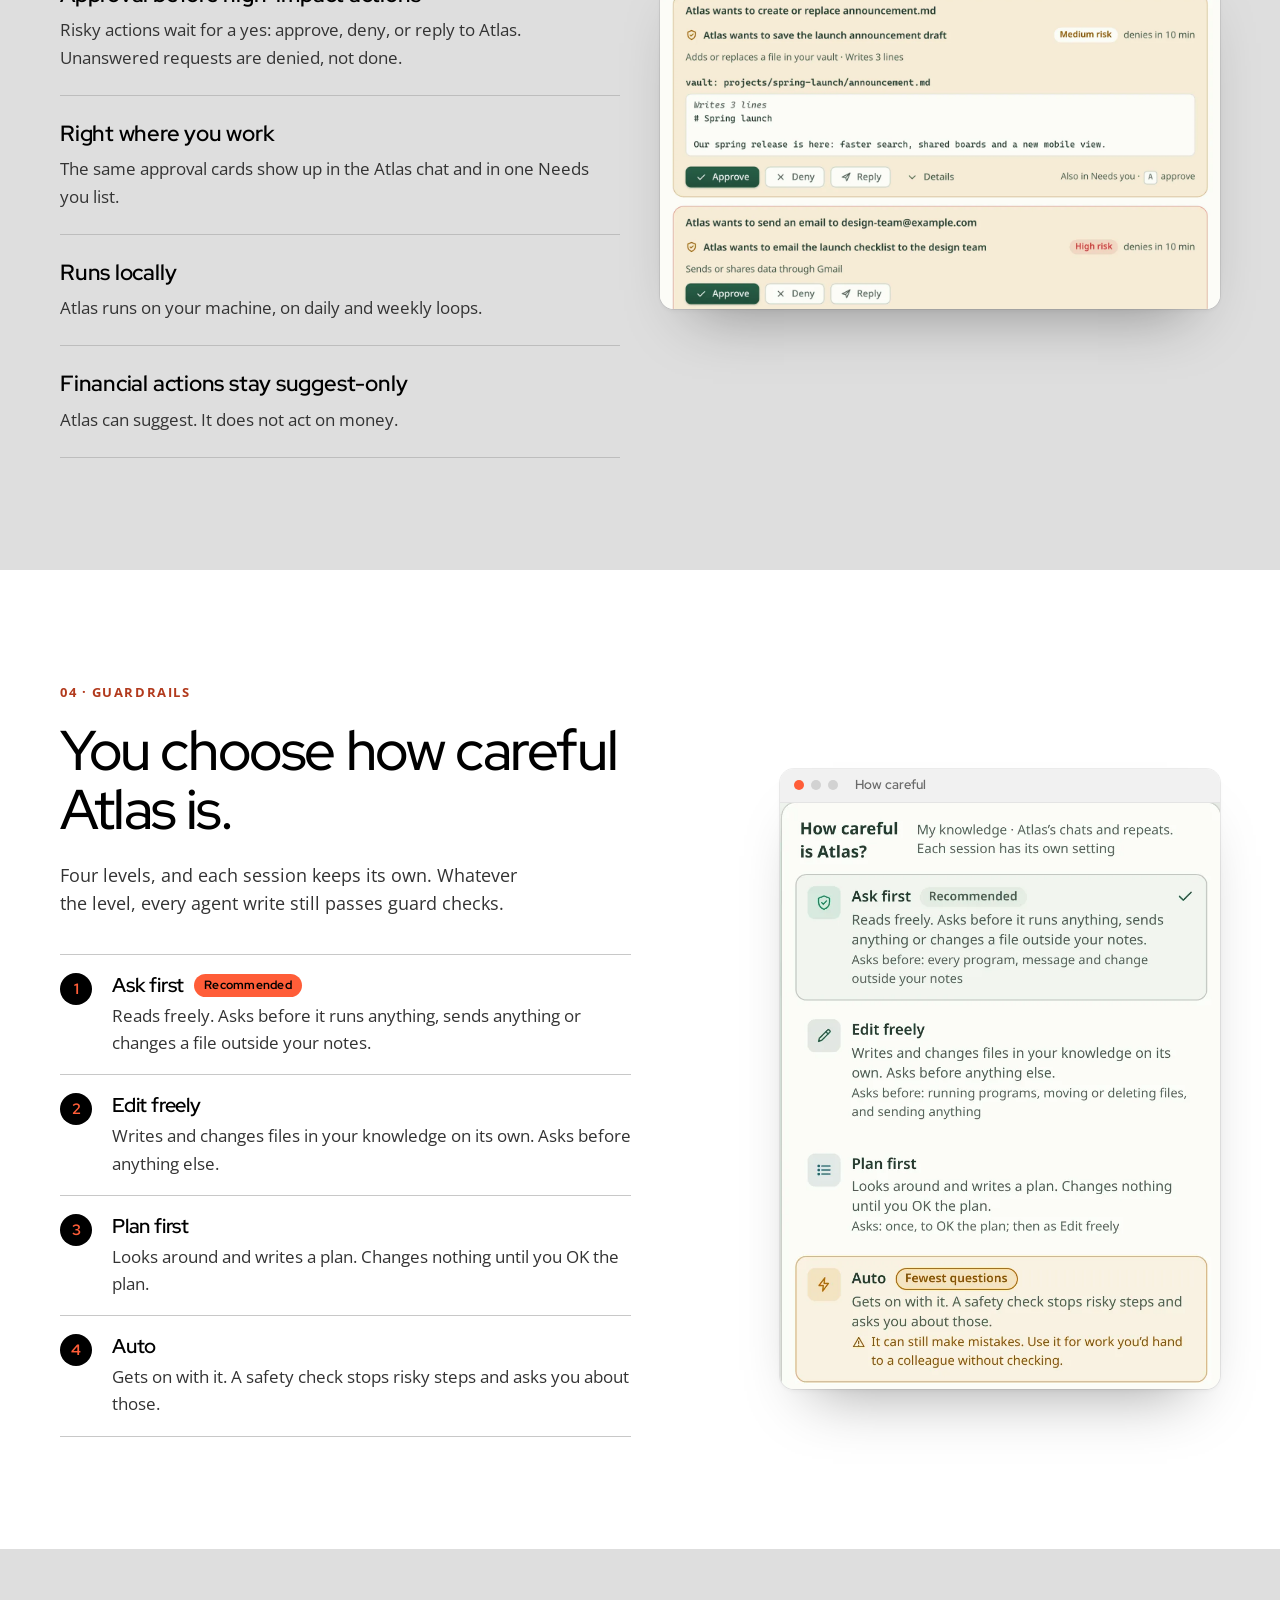
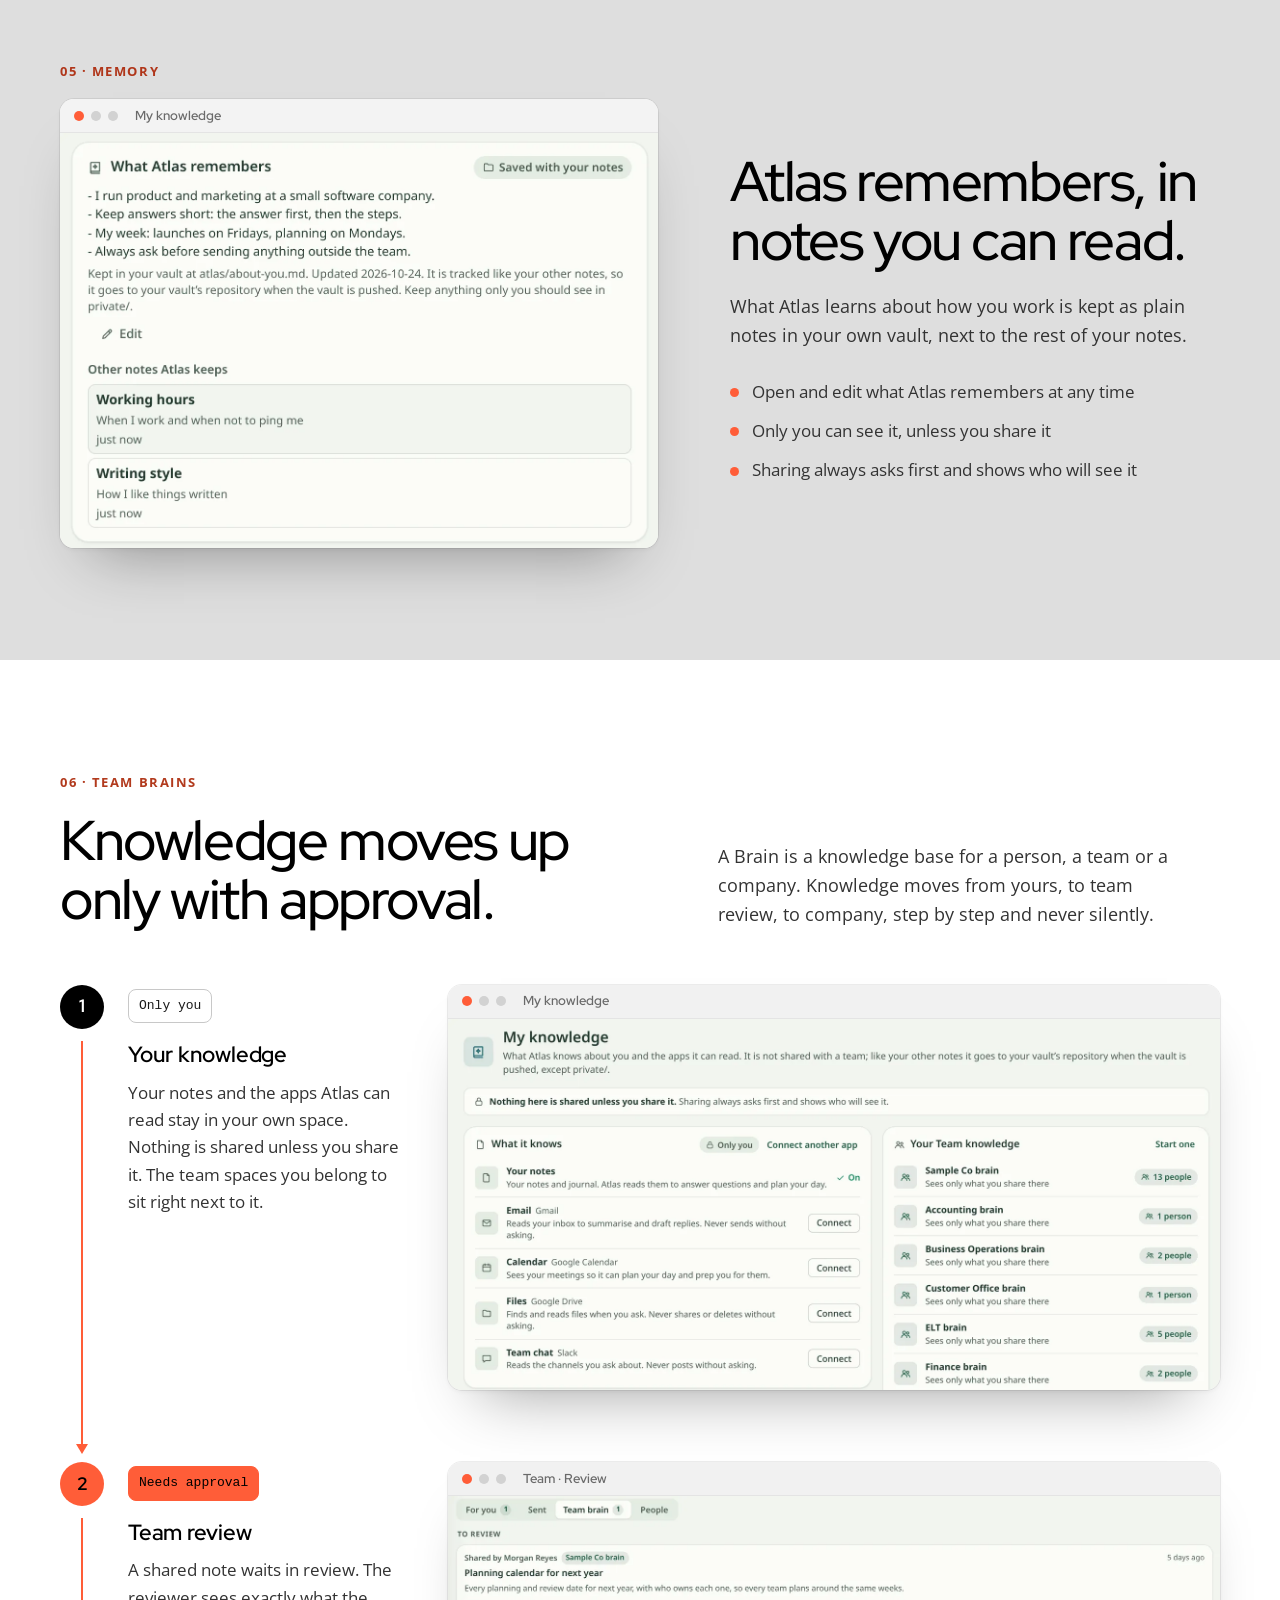
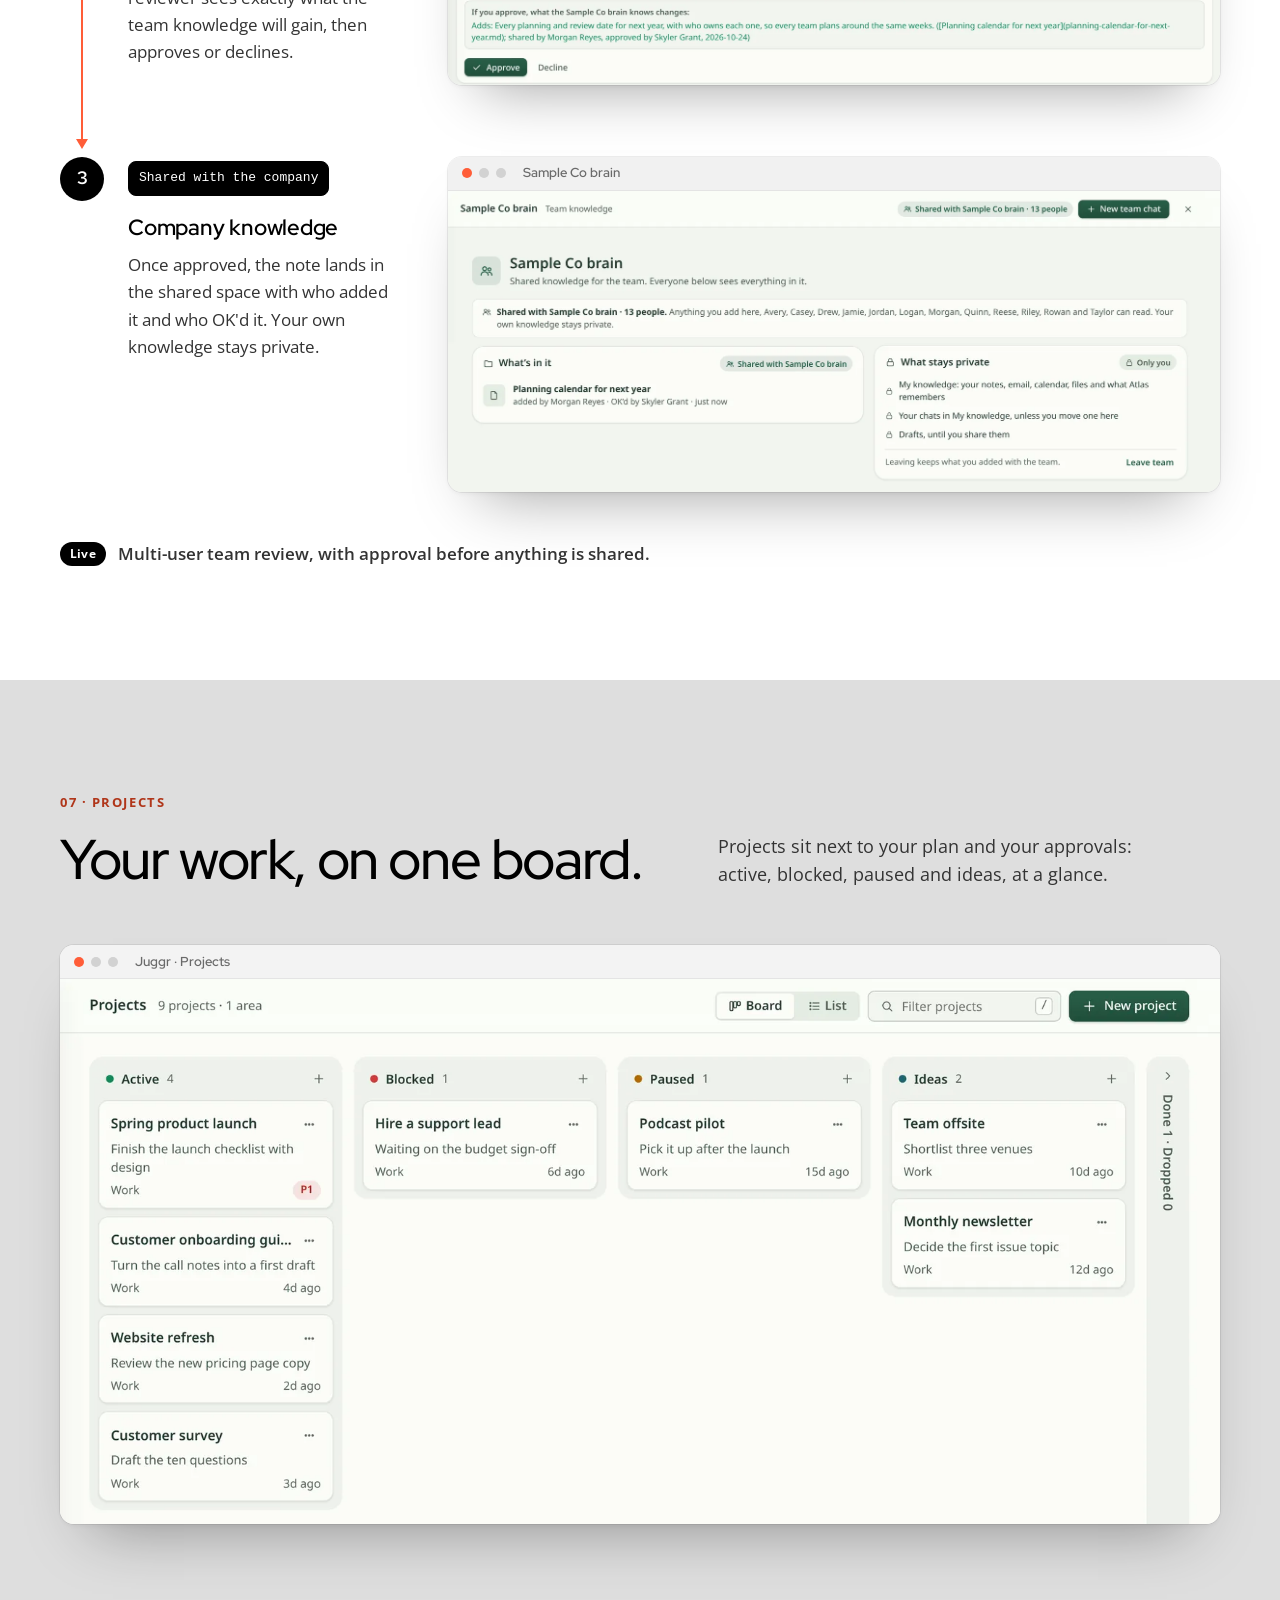
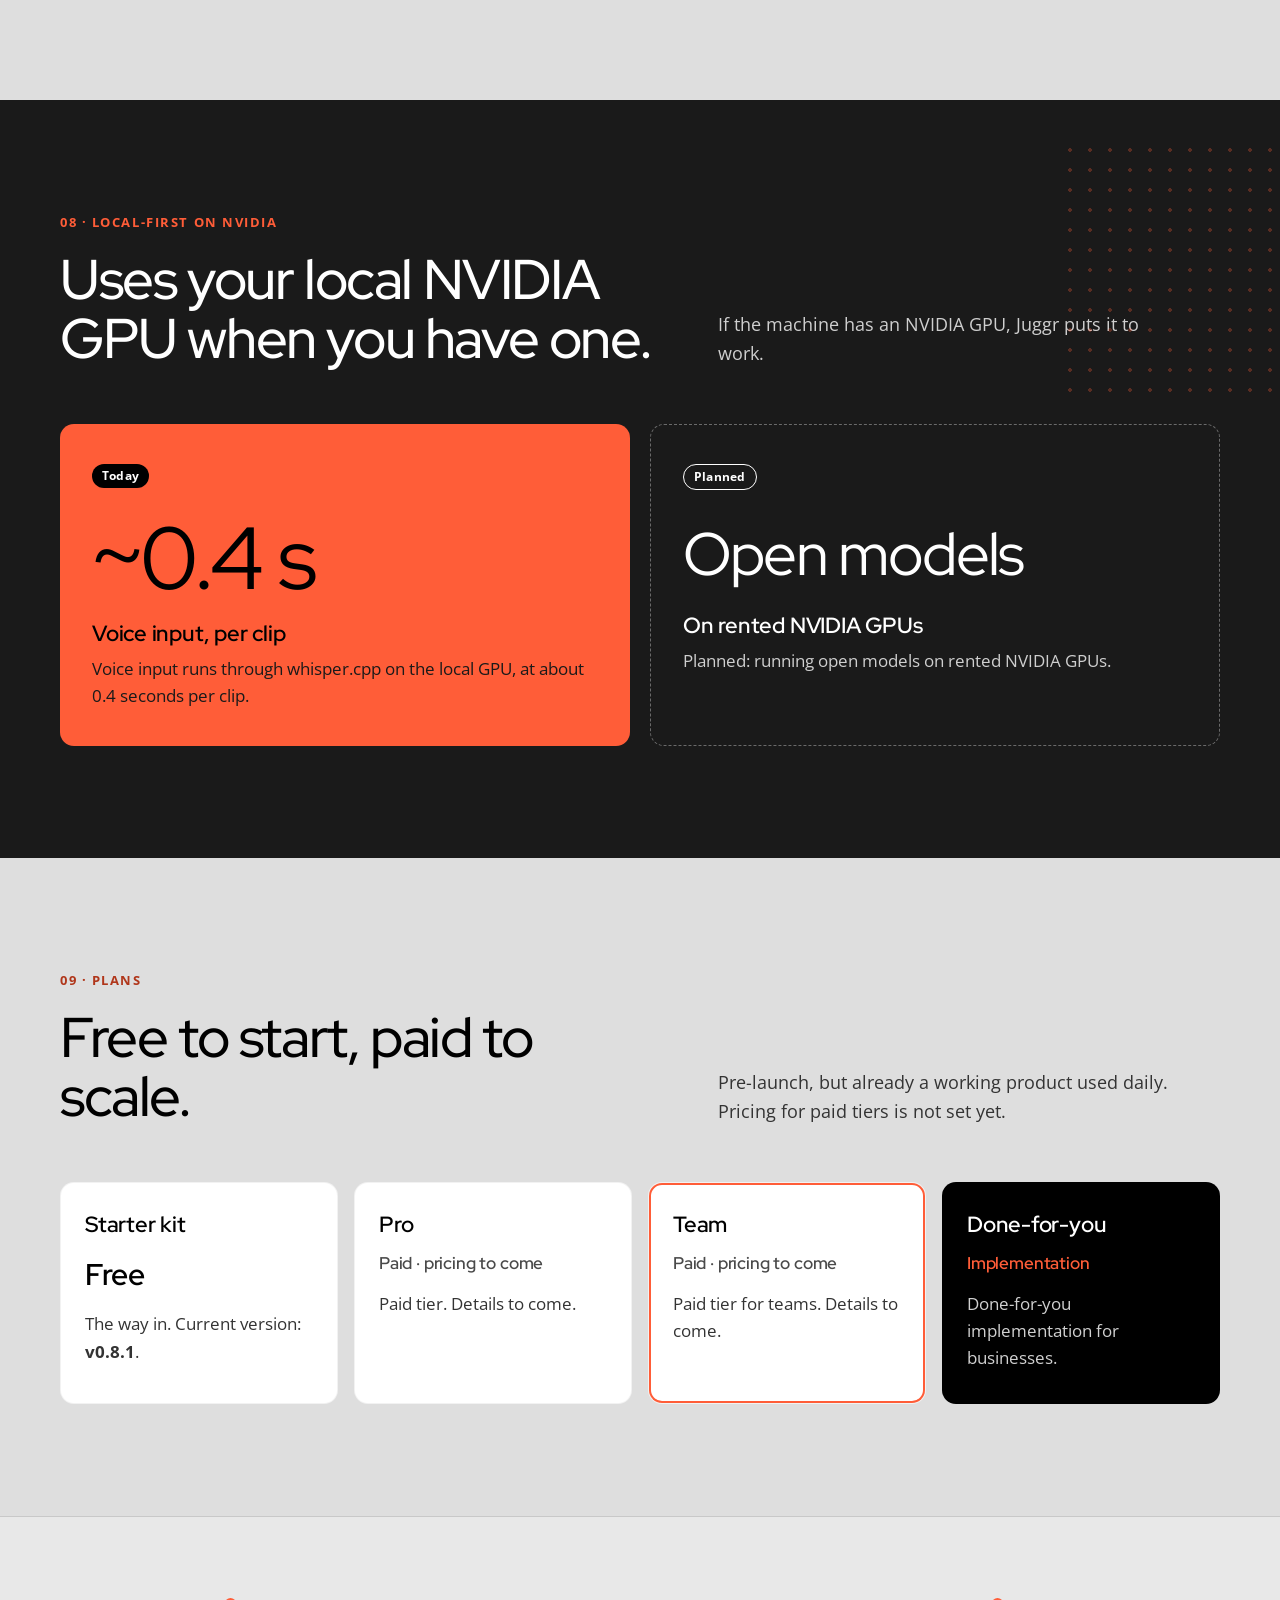
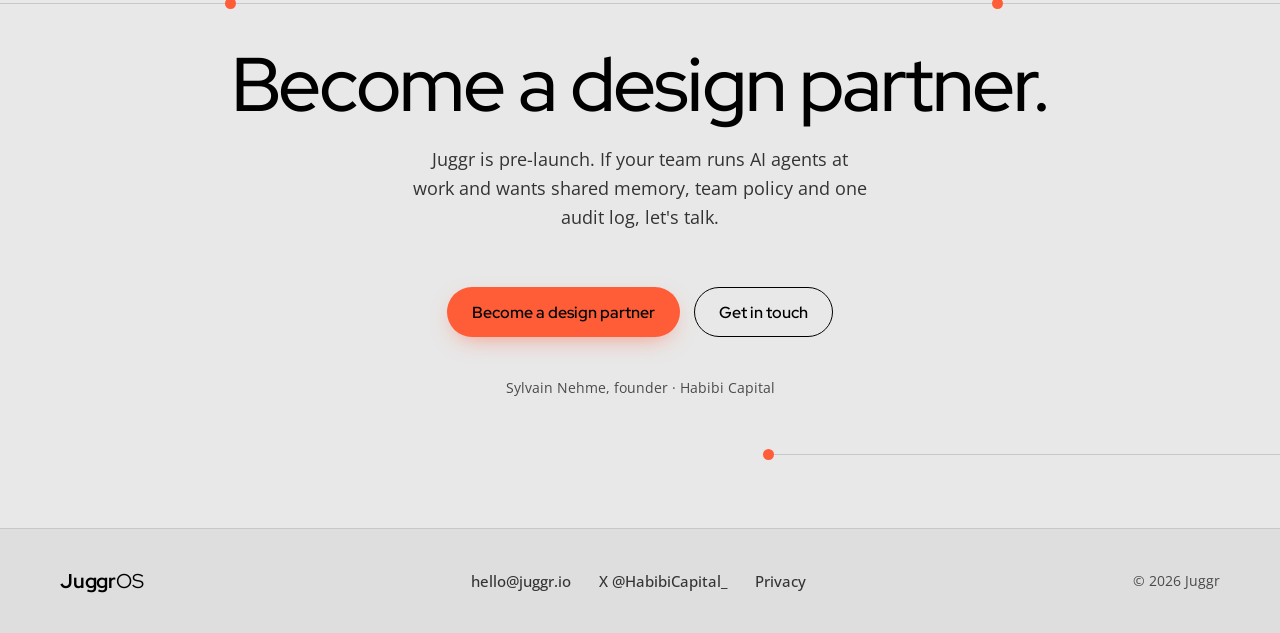
==== commit 065d7275: "Self-host fonts, privacy page, hello@/partners@ contacts" ====
--- a/index.html
+++ b/index.html
@@ -32,9 +32,8 @@
   <link rel="icon" href="favicon-32.png" type="image/png" sizes="32x32">
   <link rel="apple-touch-icon" href="apple-touch-icon.png">
 
-  <link rel="preconnect" href="https://fonts.googleapis.com">
-  <link rel="preconnect" href="https://fonts.gstatic.com" crossorigin>
-  <link href="https://fonts.googleapis.com/css2?family=Open+Sans:wght@400;500;600;700&family=Red+Hat+Display:wght@400;500;600;700&display=swap" rel="stylesheet">
+  <link rel="preload" href="fonts/red-hat-display-latin-var.woff2" as="font" type="font/woff2" crossorigin>
+  <link rel="preload" href="fonts/open-sans-latin-var.woff2" as="font" type="font/woff2" crossorigin>
   <link rel="stylesheet" href="styles.css">
 </head>
 <body>
@@ -52,7 +51,7 @@
           <li><a href="#plans">Plans</a></li>
         </ul>
       </nav>
-      <a class="btn btn-small btn-dark" href="mailto:sylvain@juggr.io">Get in touch</a>
+      <a class="btn btn-small btn-dark" href="mailto:hello@juggr.io">Get in touch</a>
     </div>
   </header>
 
@@ -75,8 +74,8 @@
           <p class="tagline">The operating system for guarded AI agents at work</p>
           <p class="lede">Memory, guardrails and an audit log, with approval gates on anything risky.</p>
           <div class="cta-row">
-            <a class="btn btn-coral" href="mailto:sylvain@juggr.io?subject=Juggr%20design%20partner">Become a design partner</a>
-            <a class="btn btn-ghost" href="mailto:sylvain@juggr.io">Get in touch</a>
+            <a class="btn btn-coral" href="mailto:partners@juggr.io?subject=Juggr%20design%20partner">Become a design partner</a>
+            <a class="btn btn-ghost" href="mailto:hello@juggr.io">Get in touch</a>
           </div>
         </div>
 
@@ -364,8 +363,8 @@
         <h2 id="cta-title">Become a design partner.</h2>
         <p class="section-lede">Juggr is pre-launch. If your team runs AI agents at work and wants shared memory, team policy and one audit log, let's talk.</p>
         <div class="cta-row cta-row-center">
-          <a class="btn btn-coral" href="mailto:sylvain@juggr.io?subject=Juggr%20design%20partner">Become a design partner</a>
-          <a class="btn btn-ghost" href="mailto:sylvain@juggr.io">Get in touch</a>
+          <a class="btn btn-coral" href="mailto:partners@juggr.io?subject=Juggr%20design%20partner">Become a design partner</a>
+          <a class="btn btn-ghost" href="mailto:hello@juggr.io">Get in touch</a>
         </div>
         <p class="founder">Sylvain Nehme, founder · Habibi Capital</p>
       </div>
@@ -376,8 +375,9 @@
     <div class="wrap footer-inner">
       <a class="brand" href="#top" aria-label="Juggr, back to top"><span class="brand-word">Juggr</span><span class="brand-os">OS</span></a>
       <ul class="footer-links">
-        <li><a href="mailto:sylvain@juggr.io">sylvain@juggr.io</a></li>
+        <li><a href="mailto:hello@juggr.io">hello@juggr.io</a></li>
         <li><a href="https://x.com/HabibiCapital_" rel="noopener">X @HabibiCapital_</a></li>
+        <li><a href="privacy.html">Privacy</a></li>
       </ul>
       <p class="copy">© 2026 Juggr</p>
     </div>
--- a/styles.css
+++ b/styles.css
@@ -1,3 +1,6 @@
+/* Self-hosted fonts (latin subset, variable weight 400-700). Open Sans and Red Hat Display, SIL Open Font License 1.1. No requests to Google. */
+@font-face{font-family:"Open Sans";font-style:normal;font-weight:400 700;font-stretch:100%;font-display:swap;src:url("fonts/open-sans-latin-var.woff2") format("woff2");unicode-range:U+0000-00FF, U+0131, U+0152-0153, U+02BB-02BC, U+02C6, U+02DA, U+02DC, U+0304, U+0308, U+0329, U+2000-206F, U+20AC, U+2122, U+2191, U+2193, U+2212, U+2215, U+FEFF, U+FFFD}
+@font-face{font-family:"Red Hat Display";font-style:normal;font-weight:400 700;font-display:swap;src:url("fonts/red-hat-display-latin-var.woff2") format("woff2");unicode-range:U+0000-00FF, U+0131, U+0152-0153, U+02BB-02BC, U+02C6, U+02DA, U+02DC, U+0304, U+0308, U+0329, U+2000-206F, U+20AC, U+2122, U+2191, U+2193, U+2212, U+2215, U+FEFF, U+FFFD}
 :root{
   --coral:#FF5D38;          /* exact deck coral */
   --coral-deep:#E04A28;     /* deck secondary coral */
@@ -204,6 +207,17 @@
 .footer-links a{font-size:15px;color:var(--ink-3);text-decoration:none;font-weight:500}
 .footer-links a:hover{color:var(--ink);text-decoration:underline}
 .copy{font-size:14px;color:var(--muted)}
+
+/* privacy page */
+.legal{max-width:68ch}
+.legal h1{font-size:clamp(44px,6vw,72px);line-height:1;letter-spacing:-.03em;font-weight:500}
+.legal .updated{margin-top:16px;font-size:14px;color:var(--muted)}
+.legal .lede{margin-top:28px;max-width:none}
+.legal h2{font-size:24px;line-height:1.25;letter-spacing:-.01em;font-weight:600;margin-top:40px}
+.legal p,.legal ul{margin-top:12px;color:var(--ink-3)}
+.legal ul{padding-left:1.2em}
+.legal li+li{margin-top:4px}
+.legal a{color:var(--ink);text-underline-offset:3px}
 
 /* responsive */
 @media (max-width:980px){
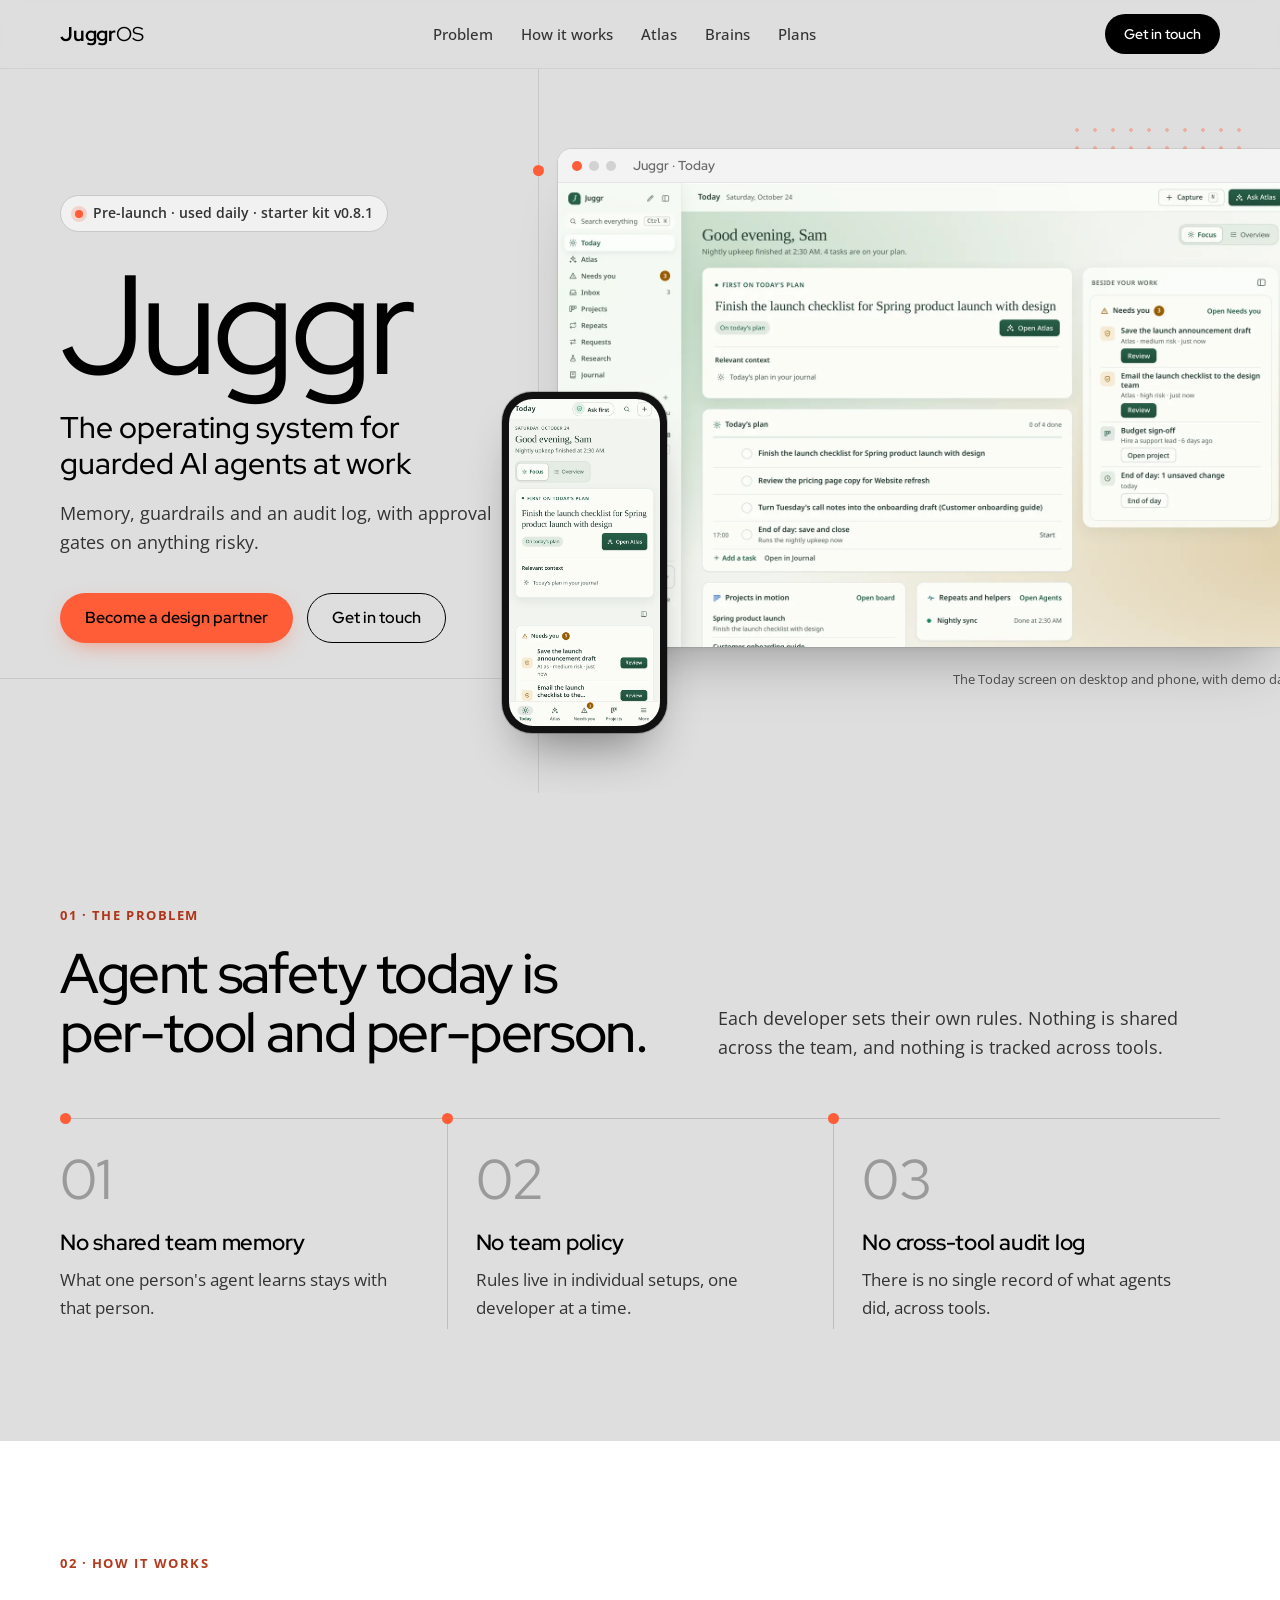
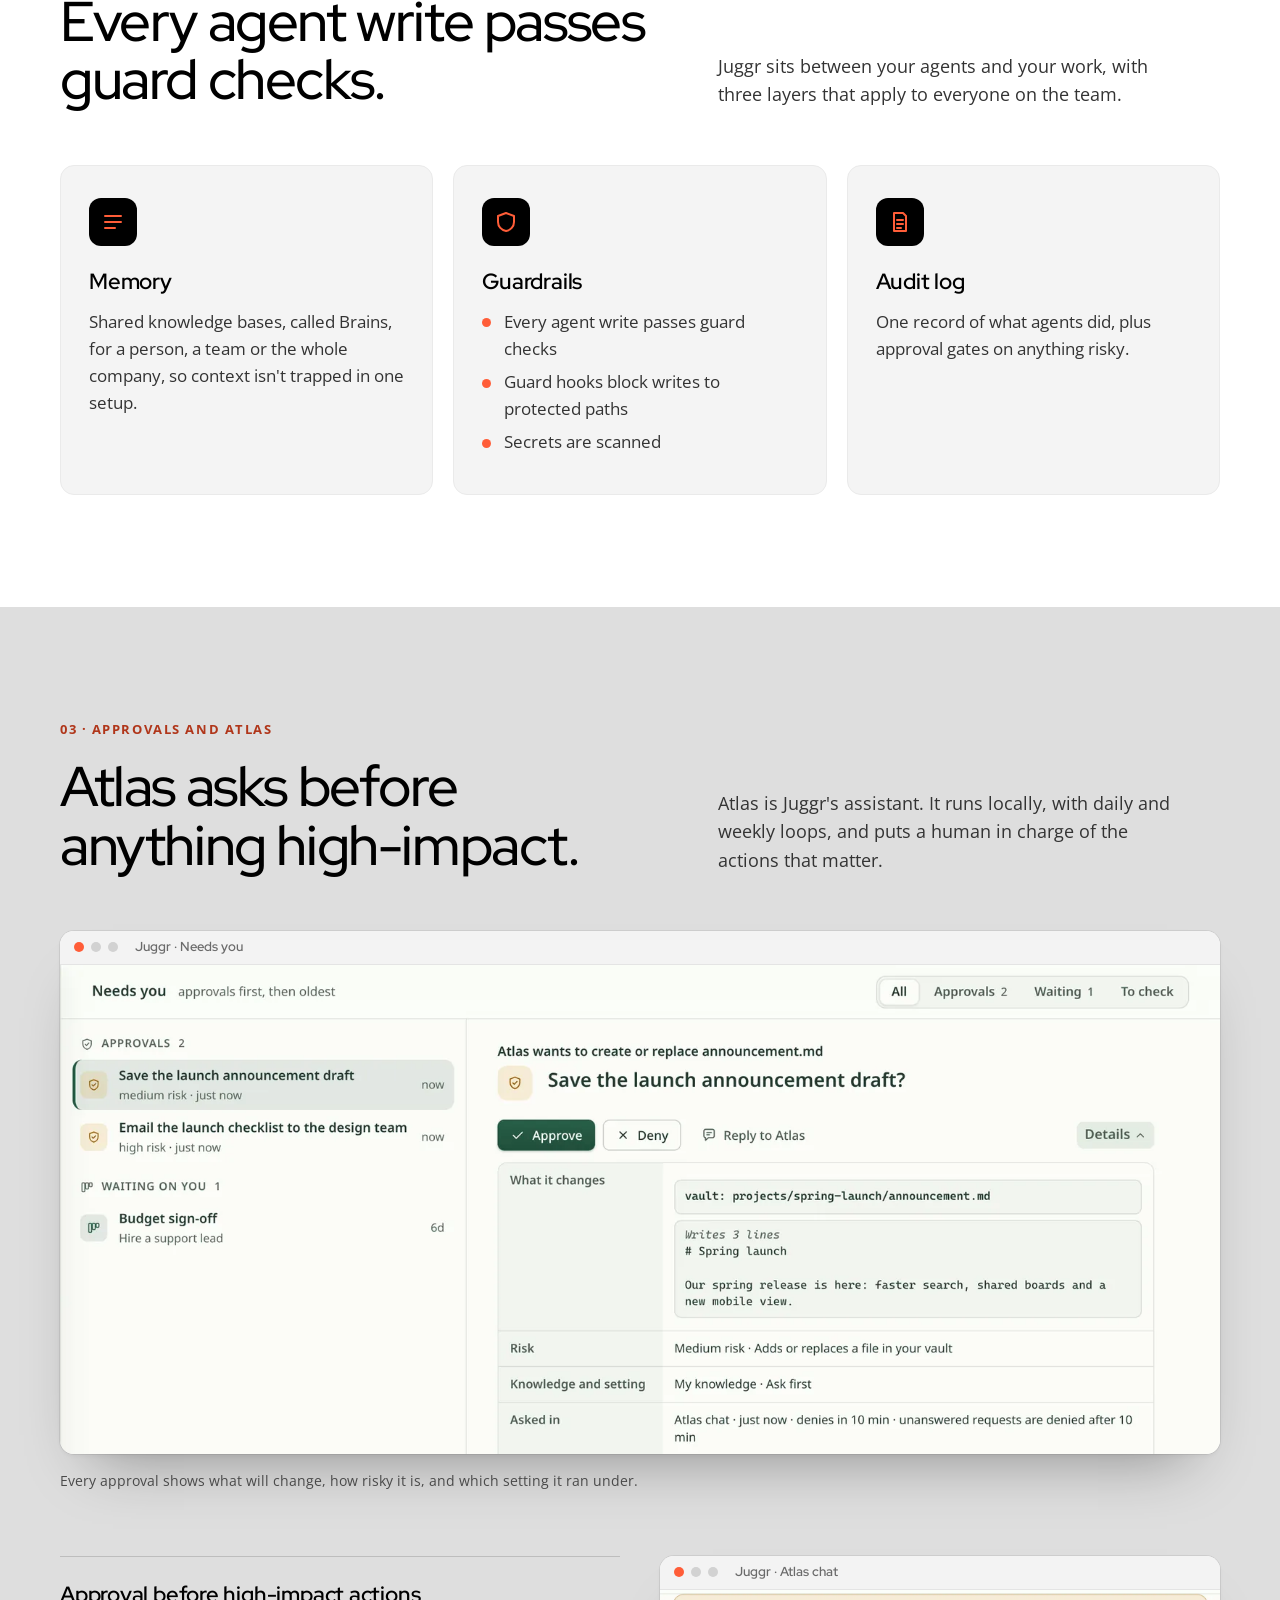
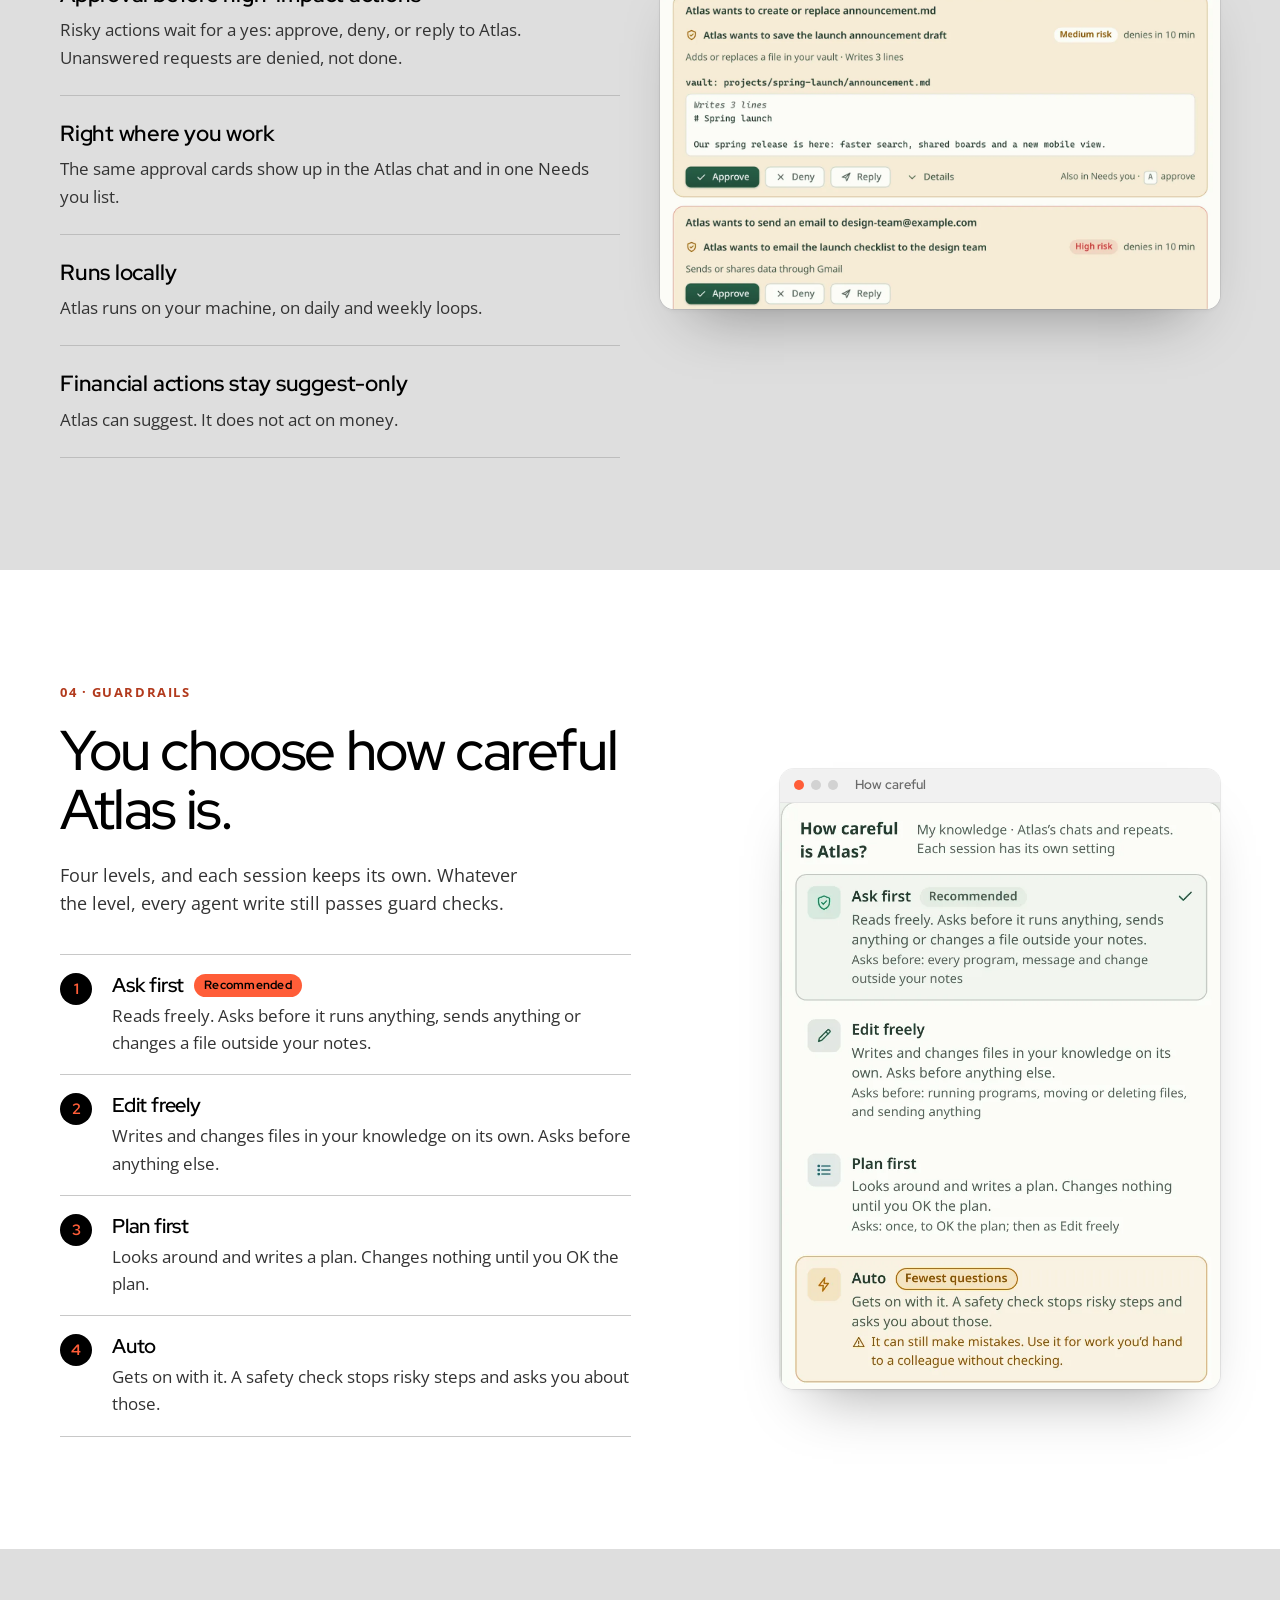
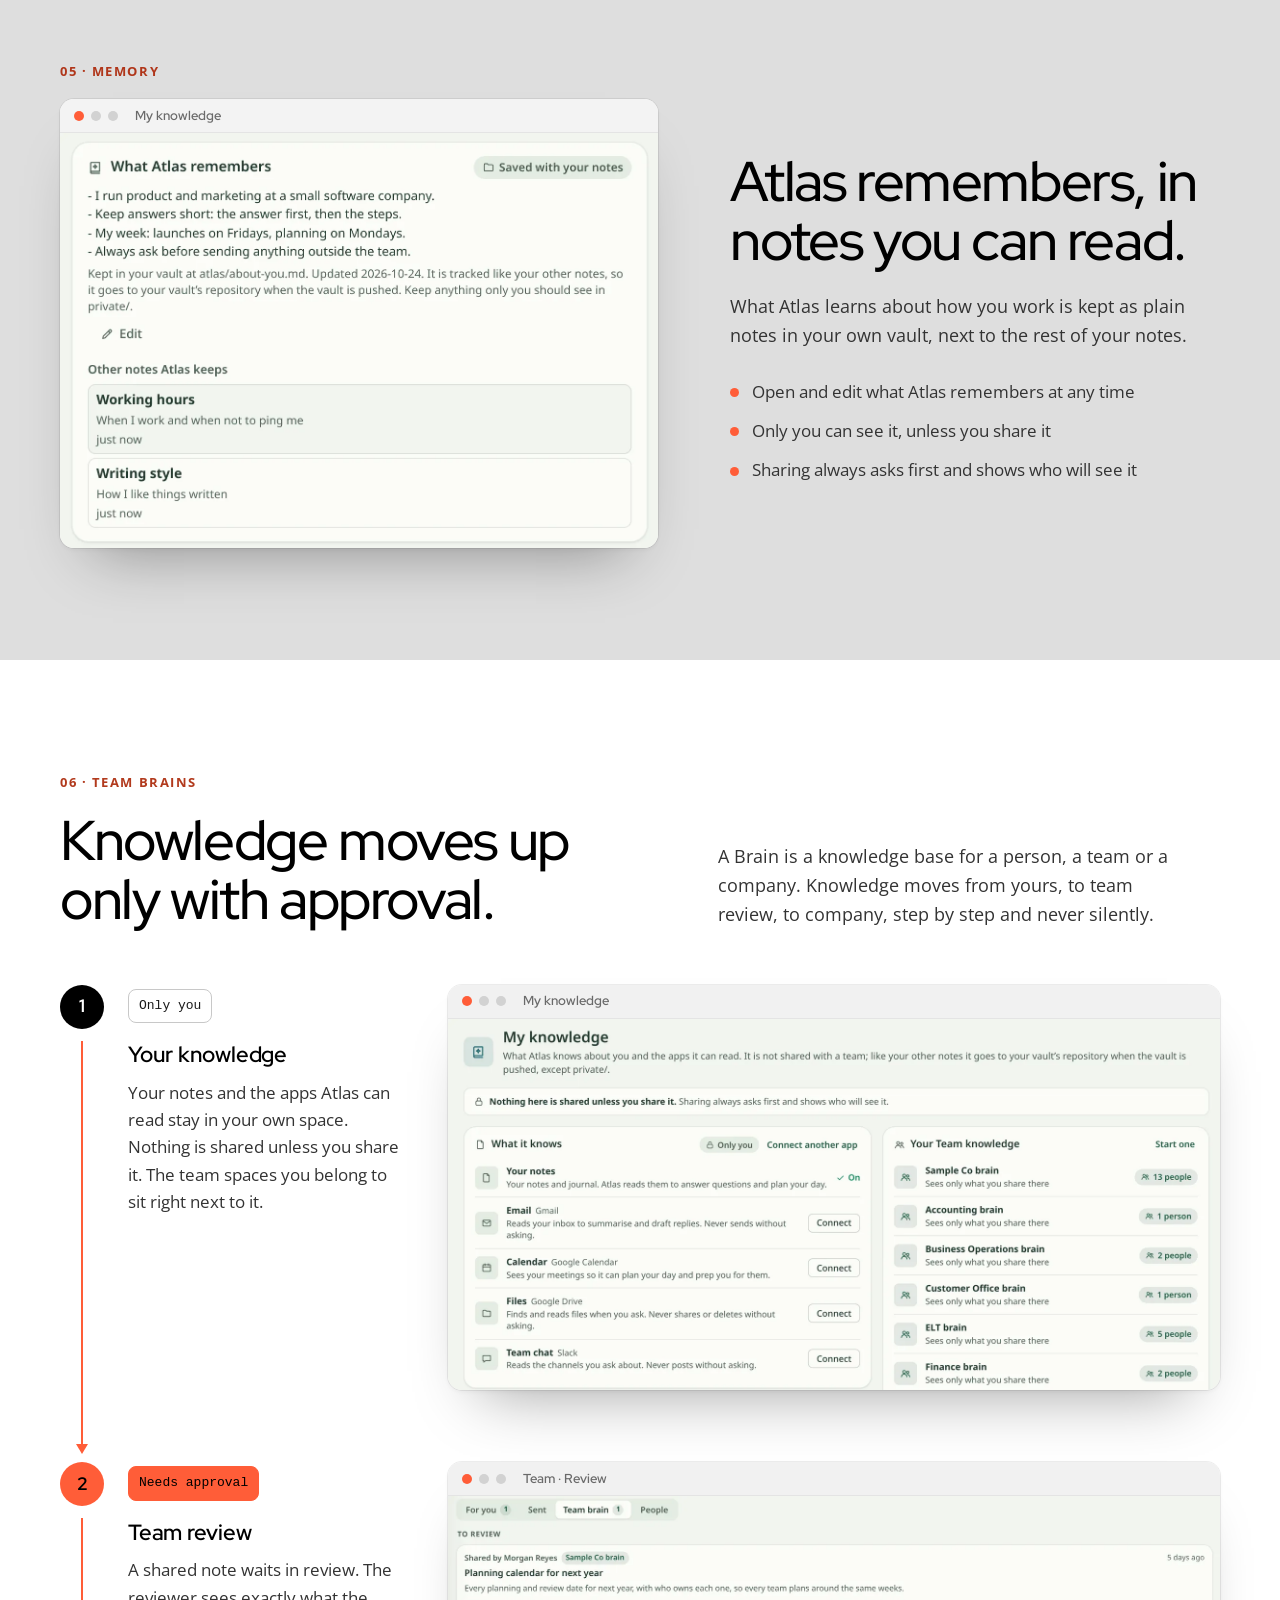
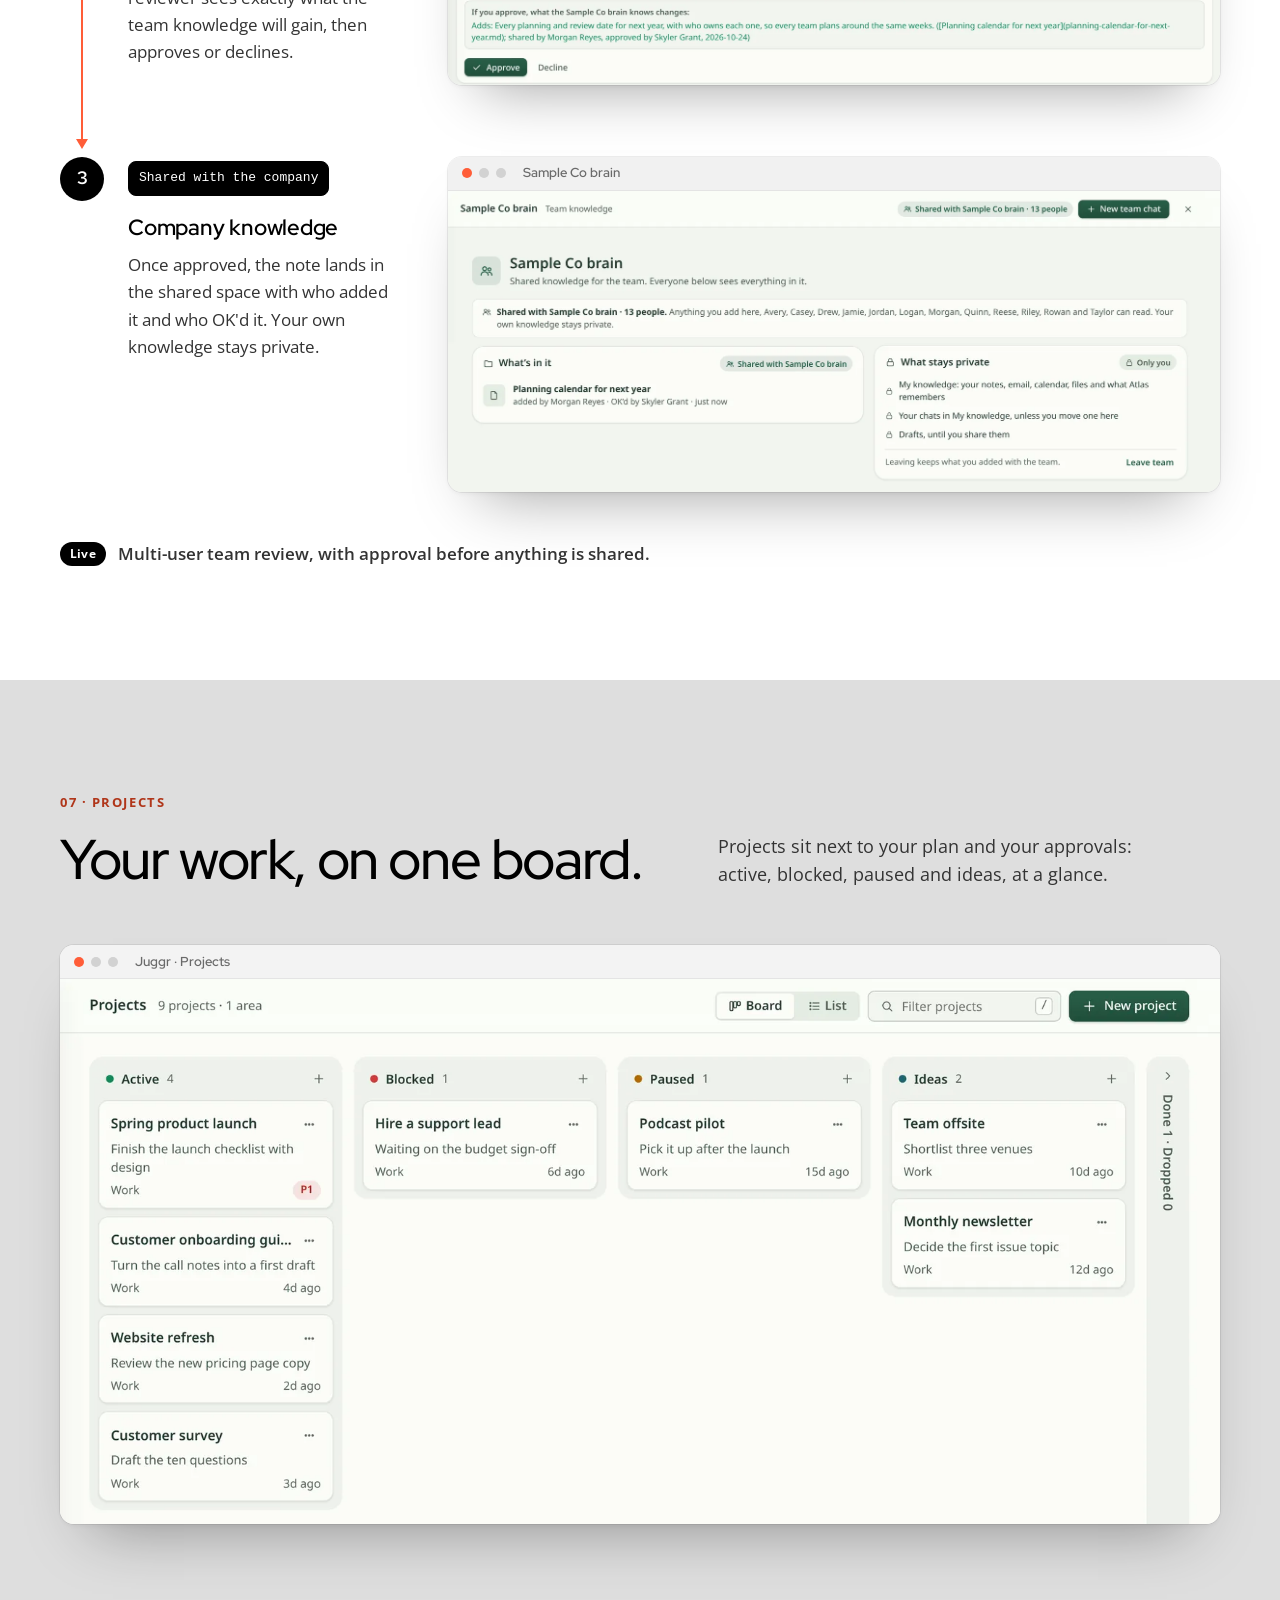
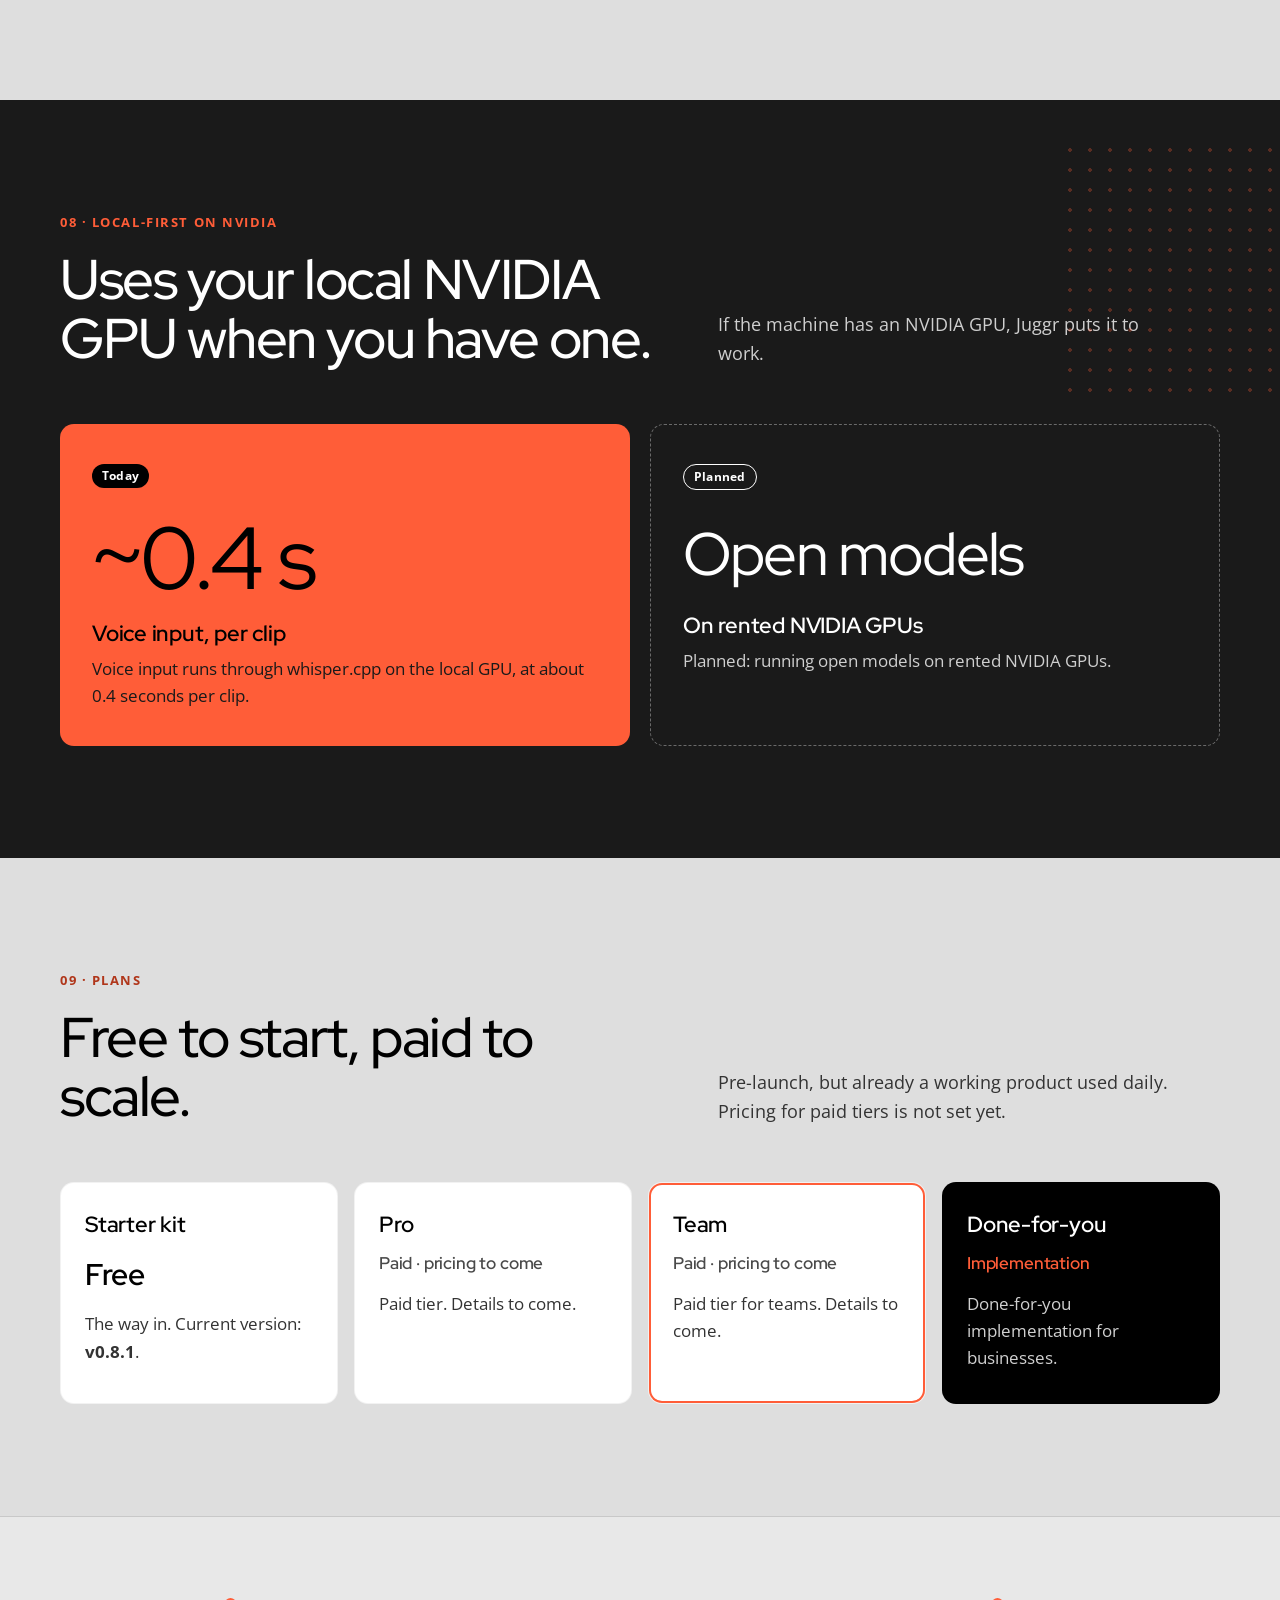
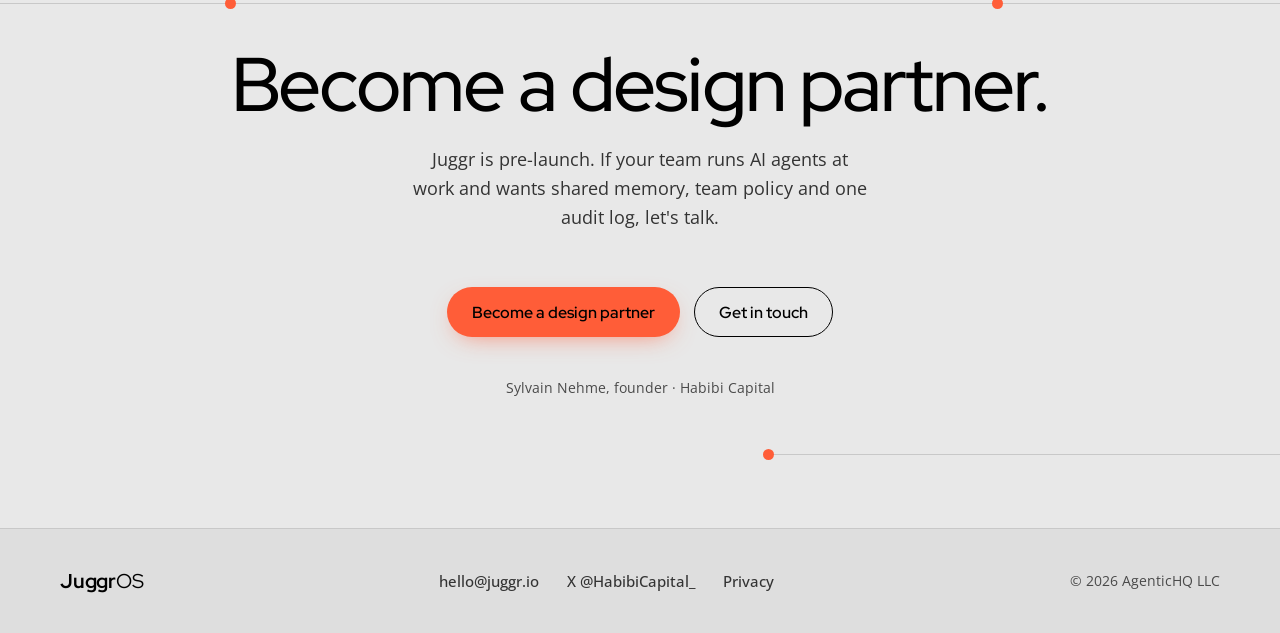
==== commit 1100061b: "Name AgenticHQ LLC (New Jersey) as Juggr's legal operator: footer copyright, privacy page entity, go" ====
--- a/index.html
+++ b/index.html
@@ -379,7 +379,7 @@
         <li><a href="https://x.com/HabibiCapital_" rel="noopener">X @HabibiCapital_</a></li>
         <li><a href="privacy.html">Privacy</a></li>
       </ul>
-      <p class="copy">© 2026 Juggr</p>
+      <p class="copy">© 2026 AgenticHQ LLC</p>
     </div>
   </footer>
 </body>
